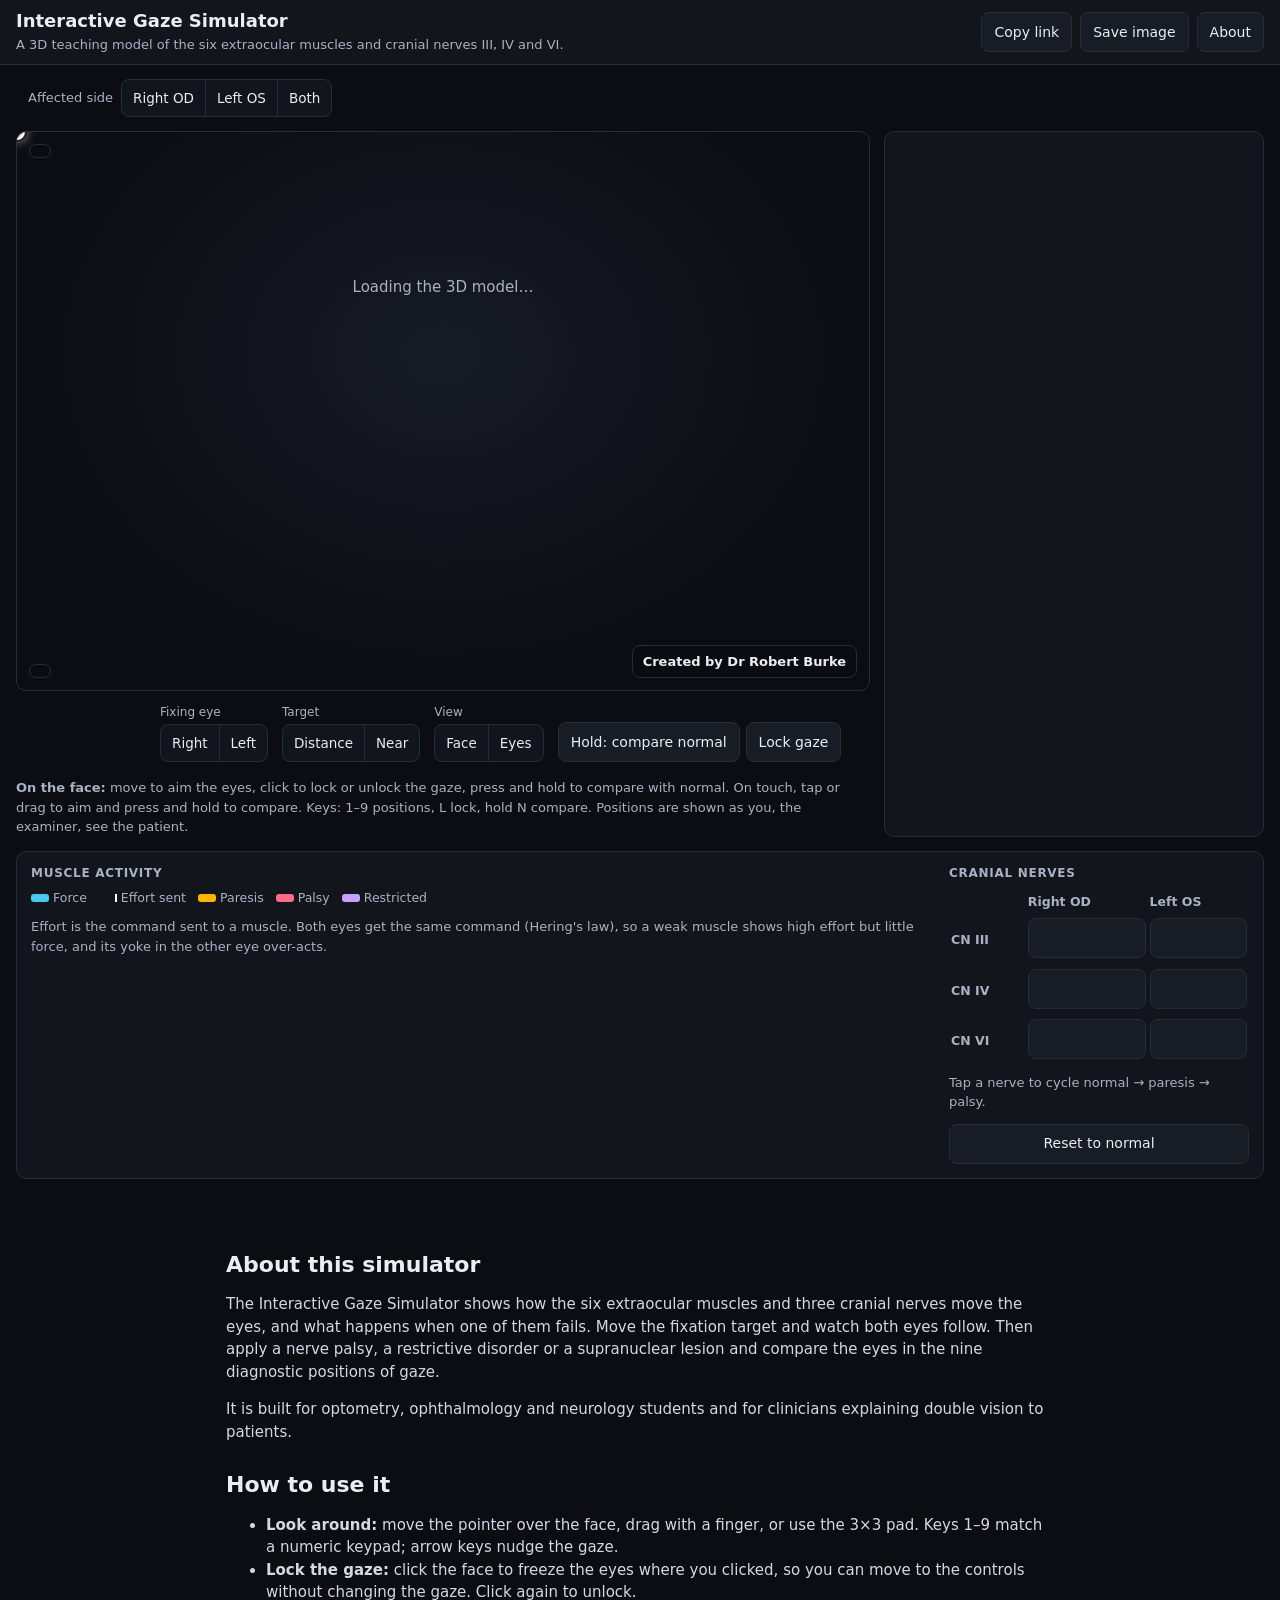
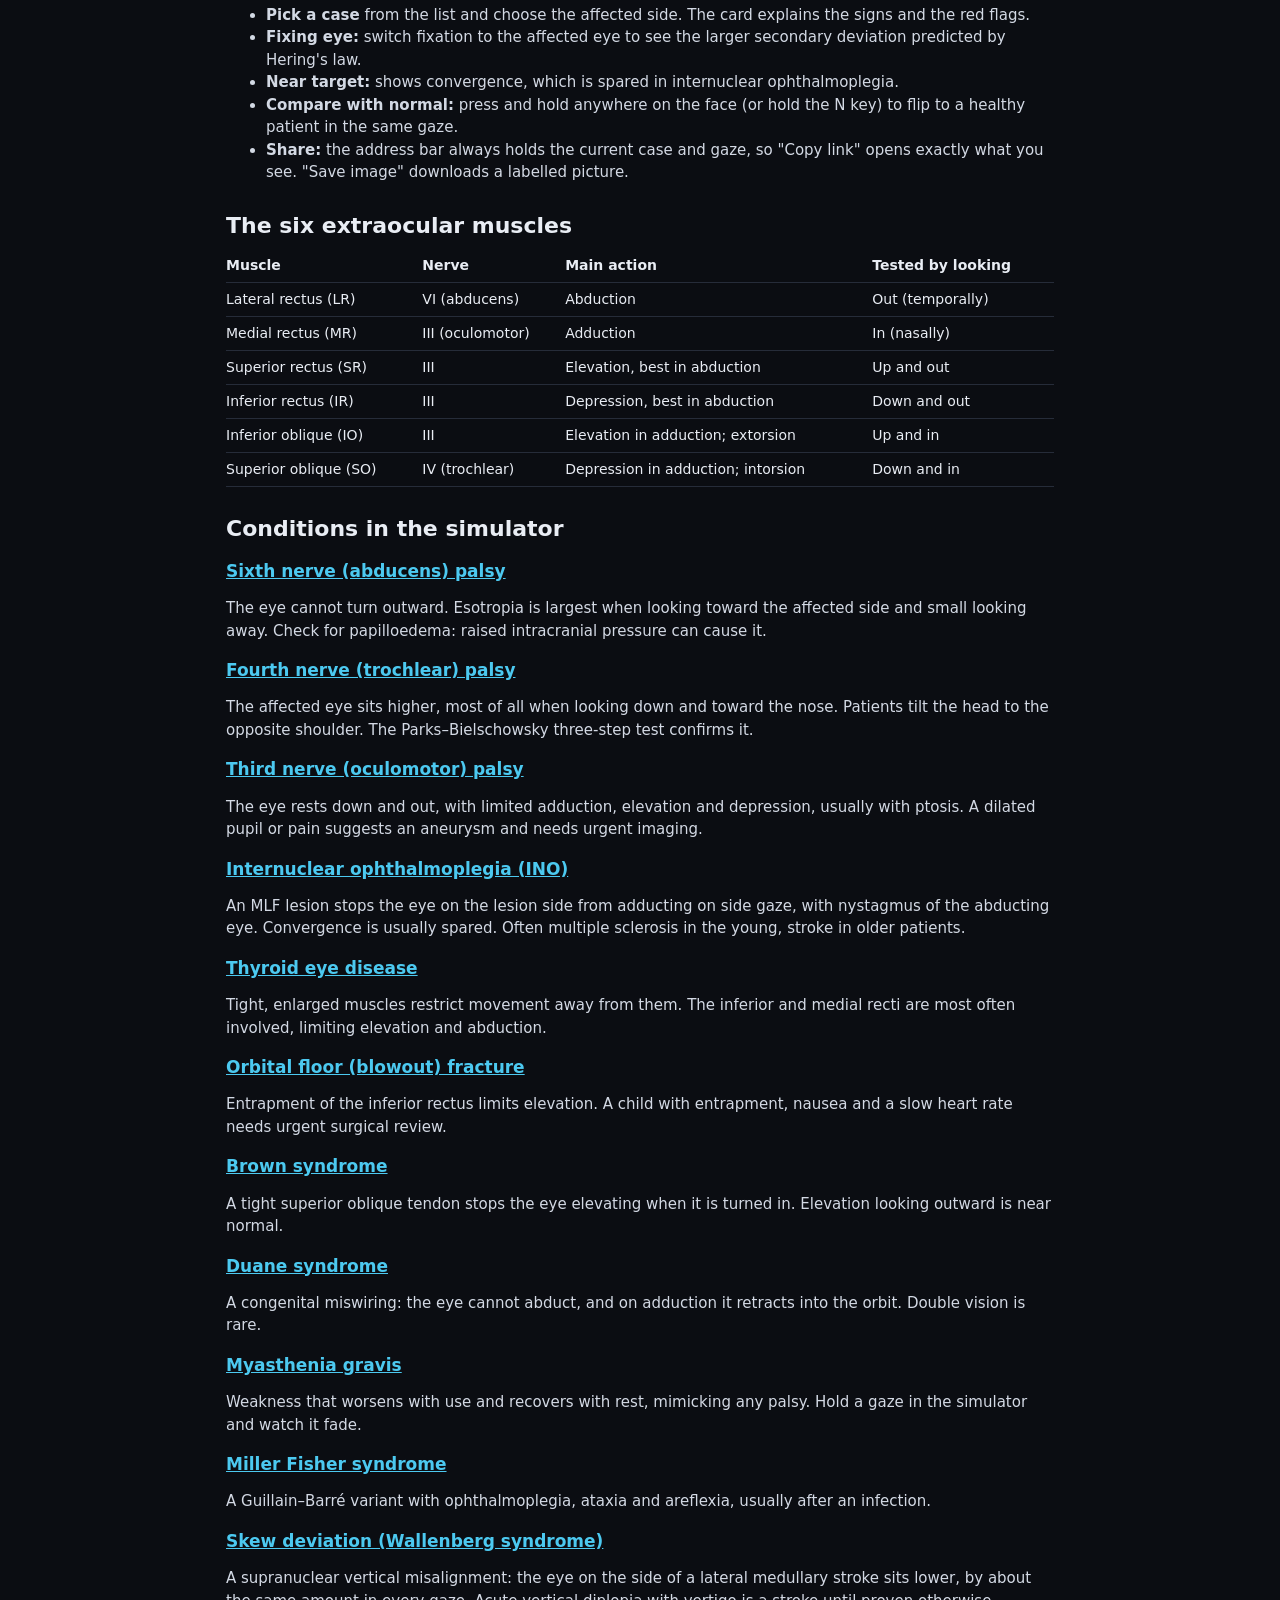
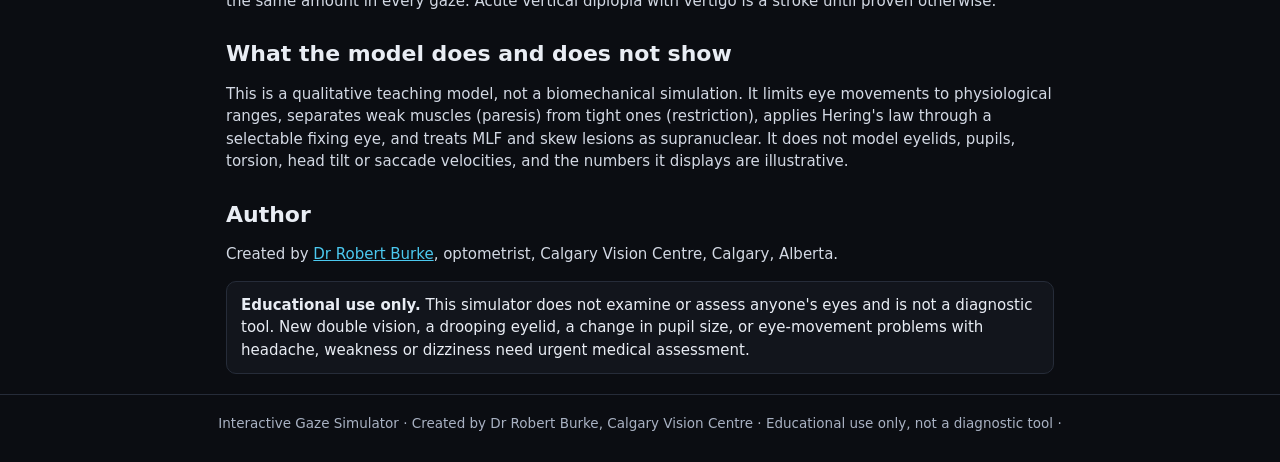
==== index.html @ ed0212d4 "Lock and compare from the pointer position - Click the face to lock the gaze where you clicked; clic" ====
<!doctype html>
<html lang="en">
<head>
  <meta charset="utf-8">
  <meta name="viewport" content="width=device-width, initial-scale=1, viewport-fit=cover">
  <title>Interactive Gaze Simulator: Cranial Nerve Palsies and Eye Movement Disorders</title>
  <meta name="description" content="Free interactive 3D simulator of the six extraocular muscles and cranial nerves III, IV and VI. Explore sixth, fourth and third nerve palsy, INO, thyroid eye disease, Brown and Duane syndrome in the nine diagnostic positions of gaze. Created by Dr Robert Burke, optometrist.">
  <meta name="author" content="Dr Robert Burke">
  <meta name="theme-color" content="#0b0d12">
  <!-- Update these three URLs if the simulator lives at a different address -->
  <link rel="canonical" href="https://calgaryvisioncentre.com/gaze/">
  <meta property="og:url" content="https://calgaryvisioncentre.com/gaze/">
  <meta property="og:image" content="https://calgaryvisioncentre.com/gaze/og-image.jpg">
  <meta property="og:type" content="website">
  <meta property="og:site_name" content="Calgary Vision Centre">
  <meta property="og:title" content="Interactive Gaze Simulator: see a cranial nerve palsy in 3D">
  <meta property="og:description" content="Move the target and watch each extraocular muscle work. Apply a sixth nerve palsy, INO, thyroid eye disease and more. Free, in the browser.">
  <meta property="og:image:width" content="1200">
  <meta property="og:image:height" content="630">
  <meta property="og:image:alt" content="3D face with a right sixth nerve palsy: the right eye cannot turn outward when looking right.">
  <meta name="twitter:card" content="summary_large_image">
  <link rel="icon" href="favicon.svg" type="image/svg+xml">
  <link rel="apple-touch-icon" href="apple-touch-icon.png">
  <link rel="modulepreload" href="vendor/three/three.module.min.js">
  <link rel="preload" href="head_eyes_v2.glb" as="fetch" crossorigin>
  <script type="application/ld+json">
  {
    "@context": "https://schema.org",
    "@type": ["WebApplication", "LearningResource"],
    "name": "Interactive Gaze Simulator",
    "url": "https://calgaryvisioncentre.com/gaze/",
    "description": "Interactive 3D teaching model of the extraocular muscles and cranial nerves III, IV and VI, with nerve palsies, INO, restrictive and supranuclear disorders shown in the nine diagnostic positions of gaze.",
    "applicationCategory": "EducationalApplication",
    "operatingSystem": "Any (web browser with WebGL)",
    "isAccessibleForFree": true,
    "inLanguage": "en",
    "educationalLevel": "Professional and student (optometry, ophthalmology, neurology)",
    "learningResourceType": "Simulation",
    "teaches": ["Extraocular muscle actions", "Cranial nerve palsies", "Diagnostic positions of gaze", "Hering's law"],
    "author": { "@type": "Person", "name": "Dr Robert Burke", "jobTitle": "Optometrist", "affiliation": { "@type": "Organization", "name": "Calgary Vision Centre", "url": "https://calgaryvisioncentre.com/" } },
    "offers": { "@type": "Offer", "price": "0", "priceCurrency": "CAD" }
  }
  </script>
  <style>
    :root {
      --bg: #0b0d12;
      --panel: #12151c;
      --panel-2: #181c25;
      --line: #262c39;
      --text: #e9edf4;
      --muted: #a9b2c3;
      --accent: #4cc9f0;
      --accent-ink: #062330;
      --paresis: #ffb703;
      --palsy: #ff6b85;
      --restricted: #c9a0ff;
      --fatigue: #7ee0b5;
      --radius: 10px;
      --font: system-ui, -apple-system, "Segoe UI", Roboto, "Helvetica Neue", Arial, sans-serif;
      --mono: ui-monospace, "SF Mono", Menlo, Consolas, monospace;
      color-scheme: dark;
    }
    * { box-sizing: border-box; }
    html { -webkit-text-size-adjust: 100%; }
    body { margin: 0; background: var(--bg); color: var(--text); font: 15px/1.5 var(--font); }
    a { color: var(--accent); }
    h1, h2, h3 { line-height: 1.25; margin: 0; }
    button { font: inherit; color: inherit; }
    :focus-visible { outline: 3px solid #fff; outline-offset: 2px; }
    .visually-hidden { position: absolute !important; width: 1px; height: 1px; overflow: hidden; clip: rect(0 0 0 0); white-space: nowrap; }
    .skip { position: absolute; left: 8px; top: -60px; background: var(--accent); color: var(--accent-ink); padding: 8px 12px; border-radius: 6px; z-index: 10; }
    .skip:focus { top: 8px; }

    /* ── Header ─────────────────────────────────────── */
    .topbar { display: flex; align-items: center; gap: 16px; padding: 10px 16px; border-bottom: 1px solid var(--line); background: var(--panel); }
    .brand { min-width: 0; flex: 1; }
    .brand h1 { font-size: 18px; font-weight: 700; }
    .brand p { margin: 2px 0 0; color: var(--muted); font-size: 13px; }
    .actions { display: flex; gap: 8px; flex-wrap: wrap; }
    .btn { background: var(--panel-2); border: 1px solid var(--line); border-radius: 8px; padding: 8px 12px; min-height: 40px; cursor: pointer; text-decoration: none; color: var(--text); display: inline-flex; align-items: center; gap: 6px; font-size: 14px; }
    .btn:hover { border-color: var(--accent); }

    /* ── Layout: one page, no inner scrolling ───────── */
    .app { max-width: 1320px; margin: 0 auto; padding: 14px 16px 20px; display: grid; gap: 14px;
      grid-template-columns: minmax(0, 1fr) clamp(280px, 34%, 380px);
      grid-template-areas: "cases cases" "sim card" "readouts readouts"; }
    .cases { grid-area: cases; }
    .sim { grid-area: sim; min-width: 0; }
    .card { grid-area: card; }
    .readouts { grid-area: readouts; display: grid; grid-template-columns: 1fr 1fr 300px; gap: 18px; }
    .panel { background: var(--panel); border: 1px solid var(--line); border-radius: var(--radius); padding: 14px; }
    .section-title { font-size: 12px; font-weight: 700; letter-spacing: .06em; text-transform: uppercase; color: var(--muted); margin: 0 0 8px; }
    .hint { color: var(--muted); font-size: 13px; margin: 6px 0 0; }

    /* Case chips */
    .cases-row { display: flex; flex-wrap: wrap; gap: 6px; align-items: center; }
    .case-btn { background: var(--panel); border: 1px solid var(--line); border-radius: 99px; padding: 6px 12px; min-height: 36px; cursor: pointer; font-size: 14px; font-weight: 600; }
    .case-btn:hover { border-color: var(--accent); }
    .case-btn[aria-pressed="true"] { background: var(--accent); color: var(--accent-ink); border-color: var(--accent); }
    .case-btn .sub { display: none; }
    .case-select { display: none; width: 100%; min-height: 42px; background: var(--panel); color: var(--text); border: 1px solid var(--line); border-radius: 8px; padding: 6px 10px; font: inherit; font-weight: 600; }
    .cases-label { display: none; font-size: 12px; color: var(--muted); }
    .side-row { display: inline-flex; align-items: center; gap: 8px; margin-left: 6px; }
    .side-row[hidden] { display: none; }
    .side-row .label { color: var(--muted); font-size: 13px; }
    .seg { display: inline-flex; border: 1px solid var(--line); border-radius: 8px; overflow: hidden; background: var(--panel); }
    .seg button { background: transparent; border: 0; padding: 6px 11px; min-height: 36px; cursor: pointer; font-size: 13.5px; }
    .seg button + button { border-left: 1px solid var(--line); }
    .seg button[aria-pressed="true"] { background: var(--accent); color: var(--accent-ink); font-weight: 600; }
    .seg button:disabled { opacity: .35; cursor: not-allowed; }

    /* Stage: sized by width, never by viewport height, so an embed can measure itself */
    .stage { position: relative; aspect-ratio: 4 / 3; max-height: 560px; width: 100%; border-radius: var(--radius); border: 1px solid var(--line); background: radial-gradient(ellipse at 50% 40%, #171b25 0%, var(--bg) 70%); touch-action: none; overflow: hidden; cursor: crosshair; user-select: none; -webkit-user-select: none; -webkit-touch-callout: none; }
    .stage canvas { position: absolute; inset: 0; width: 100%; height: 100%; display: block; }
    .chip { position: absolute; background: rgba(11, 13, 18, .82); border: 1px solid var(--line); border-radius: 8px; padding: 6px 10px; font-size: 13.5px; pointer-events: none; max-width: calc(100% - 24px); }
    .case-chip { top: 12px; left: 12px; font-weight: 600; }
    .case-chip .gz { display: block; font-weight: 400; color: var(--muted); font-size: 12.5px; }
    .dev-chip { bottom: 12px; left: 12px; font-family: var(--mono); font-size: 13px; }
    .credit { position: absolute; right: 12px; bottom: 12px; background: rgba(11, 13, 18, .82); border: 1px solid var(--line); border-radius: 8px; padding: 6px 10px; font-size: 13px; font-weight: 600; color: var(--text); text-decoration: none; }
    .credit:hover { border-color: var(--accent); }
    .lock-chip { top: 12px; right: 12px; color: var(--accent); font-weight: 600; }
    .lock-chip[hidden] { display: none; }
    #target.locked { border-color: var(--accent); background: var(--accent); box-shadow: 0 0 0 2px rgba(0,0,0,.6), 0 0 0 6px rgba(76, 201, 240, .35); }
    #target { position: absolute; width: 16px; height: 16px; margin: -8px 0 0 -8px; border-radius: 50%; border: 2px solid #fff; box-shadow: 0 0 0 2px rgba(0,0,0,.6), 0 0 12px rgba(255, 244, 224, .9); background: rgba(255, 244, 224, .9); pointer-events: none; }
    .loader { position: absolute; inset: 0; display: grid; place-items: center; text-align: center; color: var(--muted); padding: 20px; }
    .loader[hidden] { display: none; }

    /* Controls under the stage */
    .controls { display: flex; gap: 16px; align-items: center; padding: 12px 0 0; flex-wrap: wrap; }
    .pad { display: grid; grid-template-columns: repeat(3, 40px); gap: 4px; }
    .pad button { width: 40px; height: 40px; border-radius: 8px; border: 1px solid var(--line); background: var(--panel-2); cursor: pointer; font-size: 16px; line-height: 1; }
    .pad button[aria-pressed="true"] { background: var(--accent); color: var(--accent-ink); border-color: var(--accent); }
    .options { display: flex; gap: 10px 14px; flex-wrap: wrap; align-items: flex-end; flex: 1; min-width: 0; }
    .opt { display: flex; flex-direction: column; gap: 3px; }
    .opt .label { font-size: 12px; color: var(--muted); }
    .toggle[aria-pressed="true"] { border-color: var(--accent); color: var(--accent); }

    /* Card */
    .card h2 { font-size: 19px; }
    .badge { display: inline-block; font-size: 12px; font-weight: 700; padding: 2px 8px; border-radius: 99px; border: 1px solid var(--line); color: var(--muted); margin: 6px 0 8px; }
    .badge[data-mech="Restrictive"] { color: var(--restricted); border-color: var(--restricted); }
    .badge[data-mech="Nerve palsy"] { color: var(--paresis); border-color: var(--paresis); }
    .badge[data-mech="Supranuclear"], .badge[data-mech="Congenital miswiring"] { color: var(--accent); border-color: var(--accent); }
    .badge[data-mech="Neuromuscular junction"] { color: var(--fatigue); border-color: var(--fatigue); }
    .card p { margin: 0 0 10px; }
    .card h3 { font-size: 13px; text-transform: uppercase; letter-spacing: .05em; color: var(--muted); margin: 14px 0 6px; }
    .card ul { margin: 0; padding-left: 18px; }
    .card li { margin: 2px 0; }
    .redflag { border-left: 3px solid var(--palsy); padding: 6px 10px; background: rgba(255, 107, 133, .07); border-radius: 0 8px 8px 0; font-size: 14px; }
    .card .go { margin-top: 10px; }

    /* Readouts: muscles + nerves */
    .legend { display: flex; flex-wrap: wrap; gap: 6px 12px; font-size: 12.5px; color: var(--muted); margin: 4px 0 10px; }
    .legend i { display: inline-block; width: 18px; height: 8px; border-radius: 3px; vertical-align: middle; margin-right: 4px; }
    #muscle-tables { display: contents; }
    .eye-table { width: 100%; border-collapse: collapse; }
    .eye-table caption { text-align: left; font-weight: 700; font-size: 14px; padding: 0 0 6px; }
    .eye-table th { text-align: left; font-weight: 600; font-size: 13px; padding: 3px 6px 3px 0; white-space: nowrap; width: 1%; }
    .eye-table th small { display: block; color: var(--muted); font-weight: 400; font-size: 11.5px; }
    .eye-table td { padding: 3px 0; }
    .meter { position: relative; height: 12px; border-radius: 6px; background: #2a303d; overflow: hidden; }
    .meter .force { position: absolute; inset: 0 auto 0 0; width: 0; background: var(--accent); border-radius: 6px; }
    .meter .effort { position: absolute; top: 0; bottom: 0; width: 0; border-right: 2px solid #fff; left: 0; }
    tr[data-state="paresis"] .force { background: var(--paresis); }
    tr[data-state="palsy"] .force { background: var(--palsy); }
    tr[data-state="restricted"] .force { background: var(--restricted); }
    .eye-table .val { font-family: var(--mono); font-size: 12px; color: var(--muted); text-align: right; width: 3.6em; padding-left: 6px; }
    .eye-table .st { font-size: 11.5px; padding-left: 6px; width: 5.5em; }
    tr[data-state="paresis"] .st { color: var(--paresis); }
    tr[data-state="palsy"] .st { color: var(--palsy); }
    tr[data-state="restricted"] .st { color: var(--restricted); }
    tr[data-state="normal"] .st { color: var(--muted); }
    .muscles-head { grid-column: 1 / 3; }
    .nerves-box { grid-column: 3; grid-row: 1 / span 2; }
    .nerves { width: 100%; border-collapse: collapse; }
    .nerves th { font-size: 12.5px; color: var(--muted); font-weight: 600; text-align: left; padding: 4px 2px; }
    .nerves td { padding: 3px 2px; }
    .nerve-btn { width: 100%; min-height: 40px; border-radius: 8px; border: 1px solid var(--line); background: var(--panel-2); cursor: pointer; font-size: 13px; }
    .nerve-btn .st { display: block; font-size: 11.5px; color: var(--muted); }
    .nerve-btn[data-state="paresis"] { border-color: var(--paresis); }
    .nerve-btn[data-state="paresis"] .st { color: var(--paresis); }
    .nerve-btn[data-state="palsy"] { border-color: var(--palsy); }
    .nerve-btn[data-state="palsy"] .st { color: var(--palsy); }
    .reset { margin-top: 12px; width: 100%; justify-content: center; }

    /* Content below the app (standalone page only) */
    .content { max-width: 860px; margin: 0 auto; padding: 24px 16px 20px; }
    .content h2 { font-size: 22px; margin: 28px 0 10px; }
    .content h3 { font-size: 17px; margin: 18px 0 6px; }
    .content p, .content li { color: #d3d9e4; }
    .content table { width: 100%; border-collapse: collapse; font-size: 14px; }
    .content th, .content td { text-align: left; border-bottom: 1px solid var(--line); padding: 6px 8px 6px 0; vertical-align: top; }
    .disclaimer { border: 1px solid var(--line); border-radius: var(--radius); padding: 12px 14px; background: var(--panel); }
    footer { border-top: 1px solid var(--line); padding: 18px 16px 28px; color: var(--muted); font-size: 13.5px; text-align: center; }
    .embed-note { display: none; }
    .toast { position: fixed; left: 50%; bottom: 24px; transform: translateX(-50%); background: var(--text); color: var(--bg); padding: 10px 16px; border-radius: 8px; font-weight: 600; z-index: 20; }
    .toast[hidden] { display: none; }

    /* ── Embedded in the clinic page: the host page does all the scrolling ── */
    .embed, .embed body { overflow: hidden; }
    .embed .brand p, .embed #about, .embed footer, .embed .about-link { display: none; }
    .embed .embed-note { display: block; text-align: center; color: var(--muted); font-size: 12.5px; padding: 0 16px 14px; }
    .embed .toast { position: absolute; top: 12px; bottom: auto; }

    /* ── Narrower screens ───────────────────────────── */
    @media (max-width: 1000px) {
      .readouts { grid-template-columns: 1fr 1fr; }
      .nerves-box { grid-column: 1 / -1; grid-row: auto; }
    }
    @media (max-width: 720px) {
      .app { grid-template-columns: 1fr; grid-template-areas: "cases" "sim" "card" "readouts"; }
    }
    @media (max-width: 640px) {
      .topbar { padding: 8px 12px; gap: 8px; }
      .brand h1 { font-size: 16px; }
      .brand p { display: none; }
      .actions .btn { min-height: 36px; padding: 6px 10px; font-size: 13px; }
      .app { padding: 10px 10px 16px; gap: 10px; }
      #case-list { display: none; }
      .case-select, .cases-label { display: block; }
      .cases-row { gap: 8px; }
      .side-row { margin-left: 0; width: 100%; }
      .stage { aspect-ratio: 1 / 1; }
      .readouts { grid-template-columns: 1fr; }
      .muscles-head { grid-column: 1; }
      .chip, .credit { font-size: 12px; padding: 4px 8px; }
      .case-chip { top: 8px; left: 8px; }
      .dev-chip { bottom: 44px; left: 8px; }
      .credit { bottom: 8px; right: 8px; }
    }
    @media (prefers-reduced-motion: reduce) {
      *, *::before, *::after { transition: none !important; animation: none !important; scroll-behavior: auto !important; }
    }
  </style>
</head>
<body>
  <a class="skip" href="#stage">Skip to the simulator</a>

  <header class="topbar">
    <div class="brand">
      <h1>Interactive Gaze Simulator</h1>
      <p>A 3D teaching model of the six extraocular muscles and cranial nerves III, IV and VI.</p>
    </div>
    <div class="actions">
      <button class="btn" id="copy-link" type="button">Copy link</button>
      <button class="btn" id="save-image" type="button">Save image</button>
      <a class="btn about-link" href="#about">About</a>
    </div>
  </header>

  <main id="main">
    <div class="app">
      <nav class="cases" aria-label="Cases">
        <h2 class="visually-hidden" id="cases-title">Cases</h2>
        <div class="cases-row">
          <div class="cases-row" id="case-list" aria-labelledby="cases-title"></div>
          <label class="cases-label" for="case-select">Case</label>
          <select class="case-select" id="case-select"></select>
          <div class="side-row" id="side-row">
            <span class="label" id="side-label">Affected side</span>
            <div class="seg" id="side-picker" role="group" aria-labelledby="side-label">
              <button type="button" data-side="R">Right OD</button>
              <button type="button" data-side="L">Left OS</button>
              <button type="button" data-side="B">Both</button>
            </div>
          </div>
        </div>
      </nav>

      <section class="sim" aria-label="Simulator">
        <div class="stage" id="stage" tabindex="0" aria-label="Simulator view. Arrow keys move the gaze; keys 1 to 9 jump to the nine diagnostic positions.">
          <canvas id="view" role="img" aria-label="3D face showing the current eye position."></canvas>
          <div class="loader" id="loader">Loading the 3D model… <span id="load-pct"></span></div>
          <div class="chip case-chip" id="case-chip" aria-hidden="true"></div>
          <div class="chip dev-chip" id="dev-chip" aria-hidden="true"></div>
          <div id="target" aria-hidden="true"></div>
          <div class="chip lock-chip" id="lock-chip" hidden>🔒 Gaze locked · click the face to unlock</div>
          <a class="credit" href="https://calgaryvisioncentre.com/" target="_top" rel="author">Created by Dr Robert Burke</a>
        </div>
        <div class="controls">
          <div class="pad" id="pad" role="group" aria-label="Nine diagnostic positions of gaze"></div>
          <div class="options">
            <div class="opt"><span class="label" id="fix-label">Fixing eye</span>
              <div class="seg" id="fix-picker" role="group" aria-labelledby="fix-label">
                <button type="button" data-fix="R">Right</button><button type="button" data-fix="L">Left</button>
              </div></div>
            <div class="opt"><span class="label" id="target-label">Target</span>
              <div class="seg" id="near-picker" role="group" aria-labelledby="target-label">
                <button type="button" data-near="0">Distance</button><button type="button" data-near="1">Near</button>
              </div></div>
            <div class="opt"><span class="label" id="view-label">View</span>
              <div class="seg" id="view-picker" role="group" aria-labelledby="view-label">
                <button type="button" data-view="face">Face</button><button type="button" data-view="eyes">Eyes</button>
              </div></div>
            <div class="opt" style="flex-direction:row; gap:6px; flex-wrap:wrap">
              <button class="btn" id="compare" type="button" title="Hold to see a healthy patient in the same gaze (or hold N)">Hold: compare normal</button>
              <button class="btn toggle" id="lock" type="button" aria-pressed="false" title="Stop the eyes following the pointer (or press L)">Lock gaze</button>
            </div>
          </div>
          <p class="hint" style="flex-basis:100%; margin:0"><strong>On the face:</strong> move to aim the eyes, click to lock or unlock the gaze, press and hold to compare with normal. On touch, tap or drag to aim and press and hold to compare. Keys: 1–9 positions, L lock, hold N compare. Positions are shown as you, the examiner, see the patient.</p>
        </div>
      </section>

      <article class="card panel" id="card" aria-live="polite"></article>

      <section class="readouts panel" aria-label="Muscle activity and cranial nerves">
        <div class="muscles-head">
          <h2 class="section-title" id="muscles-title">Muscle activity</h2>
          <div class="legend">
            <span><i style="background:var(--accent)"></i>Force</span>
            <span><i style="background:transparent;border-right:2px solid #fff;border-radius:0"></i>Effort sent</span>
            <span><i style="background:var(--paresis)"></i>Paresis</span>
            <span><i style="background:var(--palsy)"></i>Palsy</span>
            <span><i style="background:var(--restricted)"></i>Restricted</span>
          </div>
          <p class="hint" style="margin:0 0 6px">Effort is the command sent to a muscle. Both eyes get the same command (Hering's law), so a weak muscle shows high effort but little force, and its yoke in the other eye over-acts.</p>
        </div>
        <div id="muscle-tables"></div>
        <div class="nerves-box">
          <h2 class="section-title" id="nerves-title">Cranial nerves</h2>
          <table class="nerves" aria-labelledby="nerves-title">
            <thead><tr><th scope="col"></th><th scope="col">Right OD</th><th scope="col">Left OS</th></tr></thead>
            <tbody>
              <tr><th scope="row">CN III</th><td><button class="nerve-btn" type="button" data-eye="R" data-nerve="3"></button></td><td><button class="nerve-btn" type="button" data-eye="L" data-nerve="3"></button></td></tr>
              <tr><th scope="row">CN IV</th><td><button class="nerve-btn" type="button" data-eye="R" data-nerve="4"></button></td><td><button class="nerve-btn" type="button" data-eye="L" data-nerve="4"></button></td></tr>
              <tr><th scope="row">CN VI</th><td><button class="nerve-btn" type="button" data-eye="R" data-nerve="6"></button></td><td><button class="nerve-btn" type="button" data-eye="L" data-nerve="6"></button></td></tr>
            </tbody>
          </table>
          <p class="hint">Tap a nerve to cycle normal → paresis → palsy.</p>
          <button class="btn reset" id="reset" type="button">Reset to normal</button>
        </div>
      </section>
    </div>
    <p class="embed-note">Educational simulation, not a diagnostic tool.</p>

    <section class="content" id="about">
      <h2>About this simulator</h2>
      <p>The Interactive Gaze Simulator shows how the six extraocular muscles and three cranial nerves move the eyes, and what happens when one of them fails. Move the fixation target and watch both eyes follow. Then apply a nerve palsy, a restrictive disorder or a supranuclear lesion and compare the eyes in the nine diagnostic positions of gaze.</p>
      <p>It is built for optometry, ophthalmology and neurology students and for clinicians explaining double vision to patients.</p>

      <h2>How to use it</h2>
      <ul>
        <li><strong>Look around:</strong> move the pointer over the face, drag with a finger, or use the 3×3 pad. Keys 1–9 match a numeric keypad; arrow keys nudge the gaze.</li>
        <li><strong>Lock the gaze:</strong> click the face to freeze the eyes where you clicked, so you can move to the controls without changing the gaze. Click again to unlock.</li>
        <li><strong>Pick a case</strong> from the list and choose the affected side. The card explains the signs and the red flags.</li>
        <li><strong>Fixing eye:</strong> switch fixation to the affected eye to see the larger secondary deviation predicted by Hering's law.</li>
        <li><strong>Near target:</strong> shows convergence, which is spared in internuclear ophthalmoplegia.</li>
        <li><strong>Compare with normal:</strong> press and hold anywhere on the face (or hold the N key) to flip to a healthy patient in the same gaze.</li>
        <li><strong>Share:</strong> the address bar always holds the current case and gaze, so "Copy link" opens exactly what you see. "Save image" downloads a labelled picture.</li>
      </ul>

      <h2>The six extraocular muscles</h2>
      <table>
        <thead><tr><th>Muscle</th><th>Nerve</th><th>Main action</th><th>Tested by looking</th></tr></thead>
        <tbody>
          <tr><td>Lateral rectus (LR)</td><td>VI (abducens)</td><td>Abduction</td><td>Out (temporally)</td></tr>
          <tr><td>Medial rectus (MR)</td><td>III (oculomotor)</td><td>Adduction</td><td>In (nasally)</td></tr>
          <tr><td>Superior rectus (SR)</td><td>III</td><td>Elevation, best in abduction</td><td>Up and out</td></tr>
          <tr><td>Inferior rectus (IR)</td><td>III</td><td>Depression, best in abduction</td><td>Down and out</td></tr>
          <tr><td>Inferior oblique (IO)</td><td>III</td><td>Elevation in adduction; extorsion</td><td>Up and in</td></tr>
          <tr><td>Superior oblique (SO)</td><td>IV (trochlear)</td><td>Depression in adduction; intorsion</td><td>Down and in</td></tr>
        </tbody>
      </table>

      <h2>Conditions in the simulator</h2>
      <h3><a href="#case=cn6&amp;side=R&amp;gaze=4">Sixth nerve (abducens) palsy</a></h3>
      <p>The eye cannot turn outward. Esotropia is largest when looking toward the affected side and small looking away. Check for papilloedema: raised intracranial pressure can cause it.</p>
      <h3><a href="#case=cn4&amp;side=R&amp;gaze=3">Fourth nerve (trochlear) palsy</a></h3>
      <p>The affected eye sits higher, most of all when looking down and toward the nose. Patients tilt the head to the opposite shoulder. The Parks–Bielschowsky three-step test confirms it.</p>
      <h3><a href="#case=cn3&amp;side=R&amp;gaze=5">Third nerve (oculomotor) palsy</a></h3>
      <p>The eye rests down and out, with limited adduction, elevation and depression, usually with ptosis. A dilated pupil or pain suggests an aneurysm and needs urgent imaging.</p>
      <h3><a href="#case=ino&amp;side=R&amp;gaze=6">Internuclear ophthalmoplegia (INO)</a></h3>
      <p>An MLF lesion stops the eye on the lesion side from adducting on side gaze, with nystagmus of the abducting eye. Convergence is usually spared. Often multiple sclerosis in the young, stroke in older patients.</p>
      <h3><a href="#case=ted&amp;side=R&amp;gaze=7">Thyroid eye disease</a></h3>
      <p>Tight, enlarged muscles restrict movement away from them. The inferior and medial recti are most often involved, limiting elevation and abduction.</p>
      <h3><a href="#case=blowout&amp;side=R&amp;gaze=8">Orbital floor (blowout) fracture</a></h3>
      <p>Entrapment of the inferior rectus limits elevation. A child with entrapment, nausea and a slow heart rate needs urgent surgical review.</p>
      <h3><a href="#case=brown&amp;side=R&amp;gaze=9">Brown syndrome</a></h3>
      <p>A tight superior oblique tendon stops the eye elevating when it is turned in. Elevation looking outward is near normal.</p>
      <h3><a href="#case=duane&amp;side=L&amp;gaze=6">Duane syndrome</a></h3>
      <p>A congenital miswiring: the eye cannot abduct, and on adduction it retracts into the orbit. Double vision is rare.</p>
      <h3><a href="#case=mg&amp;side=B&amp;gaze=8">Myasthenia gravis</a></h3>
      <p>Weakness that worsens with use and recovers with rest, mimicking any palsy. Hold a gaze in the simulator and watch it fade.</p>
      <h3><a href="#case=mfs&amp;side=B&amp;gaze=4">Miller Fisher syndrome</a></h3>
      <p>A Guillain–Barré variant with ophthalmoplegia, ataxia and areflexia, usually after an infection.</p>
      <h3><a href="#case=skew&amp;side=R&amp;gaze=5">Skew deviation (Wallenberg syndrome)</a></h3>
      <p>A supranuclear vertical misalignment: the eye on the side of a lateral medullary stroke sits lower, by about the same amount in every gaze. Acute vertical diplopia with vertigo is a stroke until proven otherwise.</p>

      <h2>What the model does and does not show</h2>
      <p>This is a qualitative teaching model, not a biomechanical simulation. It limits eye movements to physiological ranges, separates weak muscles (paresis) from tight ones (restriction), applies Hering's law through a selectable fixing eye, and treats MLF and skew lesions as supranuclear. It does not model eyelids, pupils, torsion, head tilt or saccade velocities, and the numbers it displays are illustrative.</p>

      <h2>Author</h2>
      <p>Created by <a href="https://calgaryvisioncentre.com/" rel="author">Dr Robert Burke</a>, optometrist, Calgary Vision Centre, Calgary, Alberta.</p>

      <div class="disclaimer" role="note">
        <strong>Educational use only.</strong> This simulator does not examine or assess anyone's eyes and is not a diagnostic tool. New double vision, a drooping eyelid, a change in pupil size, or eye-movement problems with headache, weakness or dizziness need urgent medical assessment.
      </div>
    </section>
  </main>

  <footer>
    Interactive Gaze Simulator · Created by Dr Robert Burke, Calgary Vision Centre · Educational use only, not a diagnostic tool · <span id="version"></span>
  </footer>

  <div class="toast" id="toast" role="status" hidden></div>
  <div class="visually-hidden" id="status" role="status" aria-live="polite"></div>

  <noscript><p style="padding:16px">The simulator needs JavaScript and WebGL. The reference material on this page works without them.</p></noscript>

  <script type="importmap">
  {
    "imports": {
      "three": "./vendor/three/three.module.min.js",
      "three/addons/": "./vendor/three/addons/"
    }
  }
  </script>
  <script type="module" src="./main.js"></script>
</body>
</html>
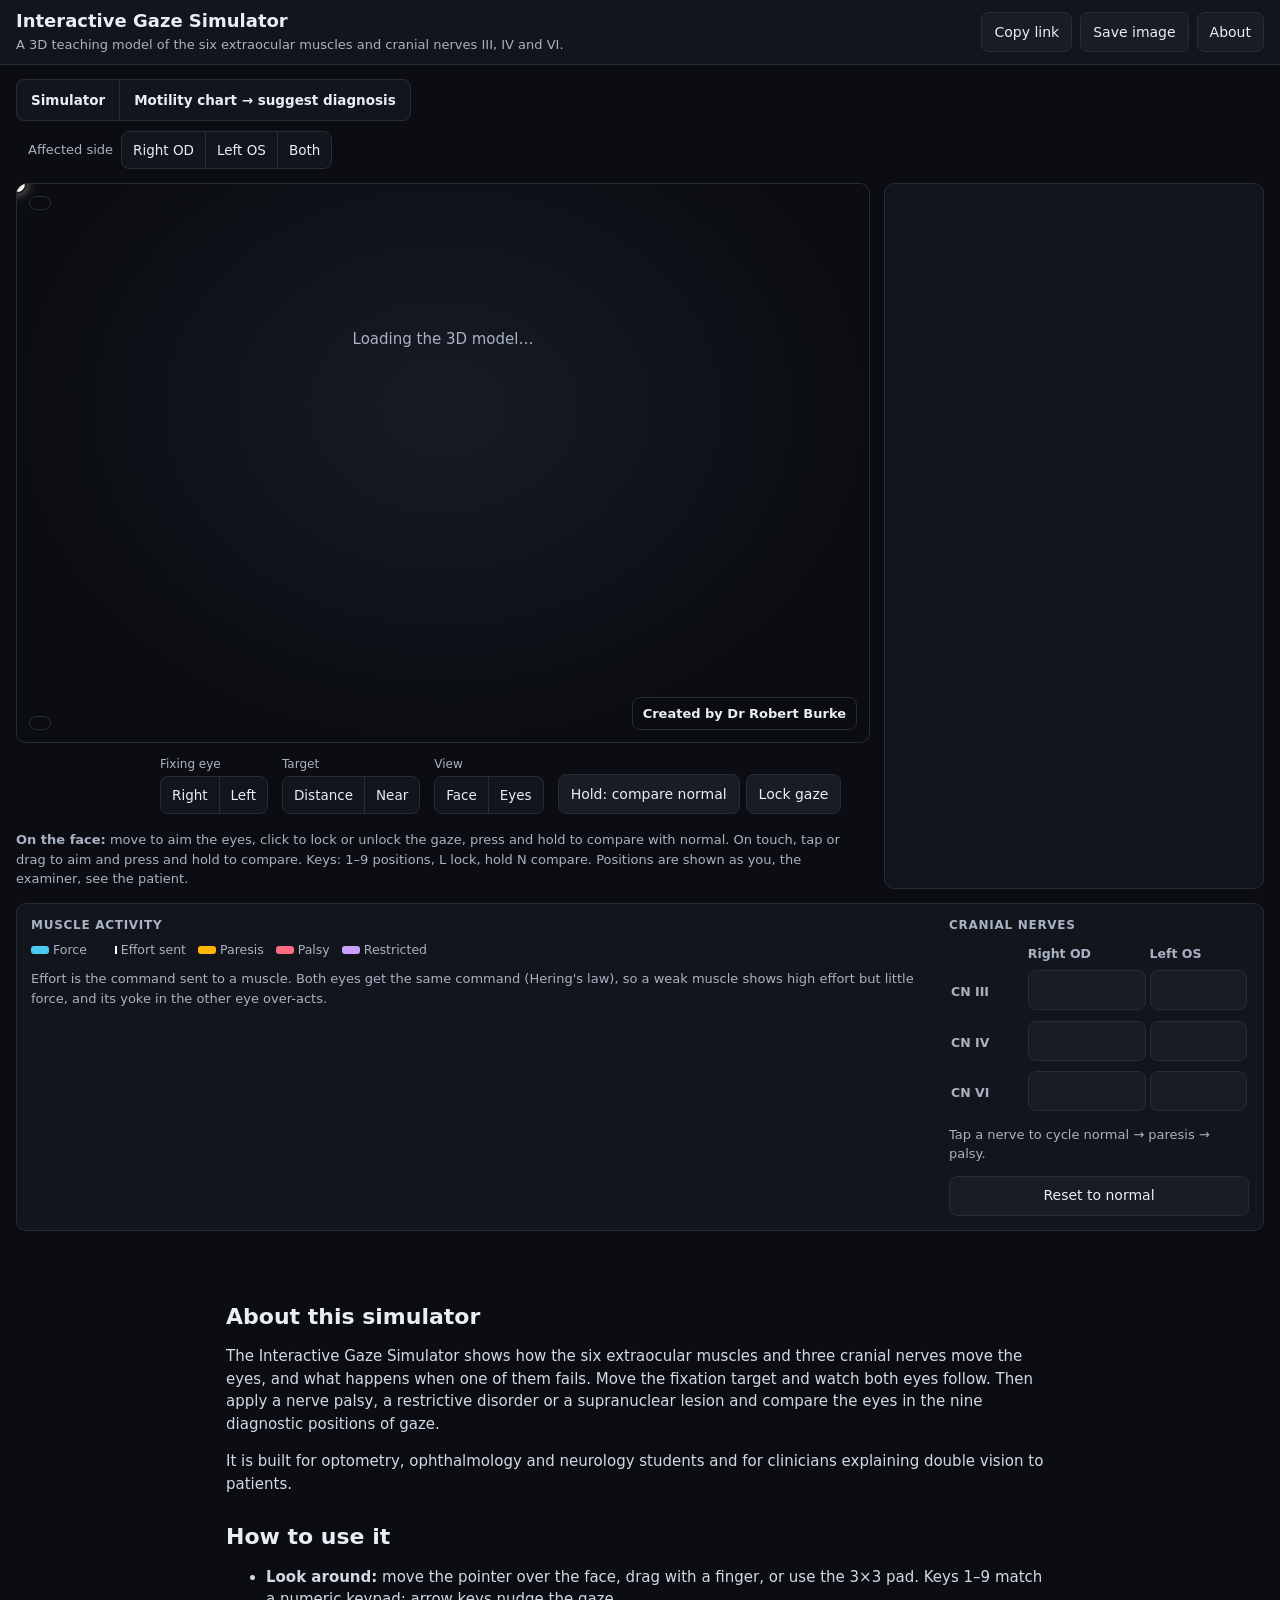
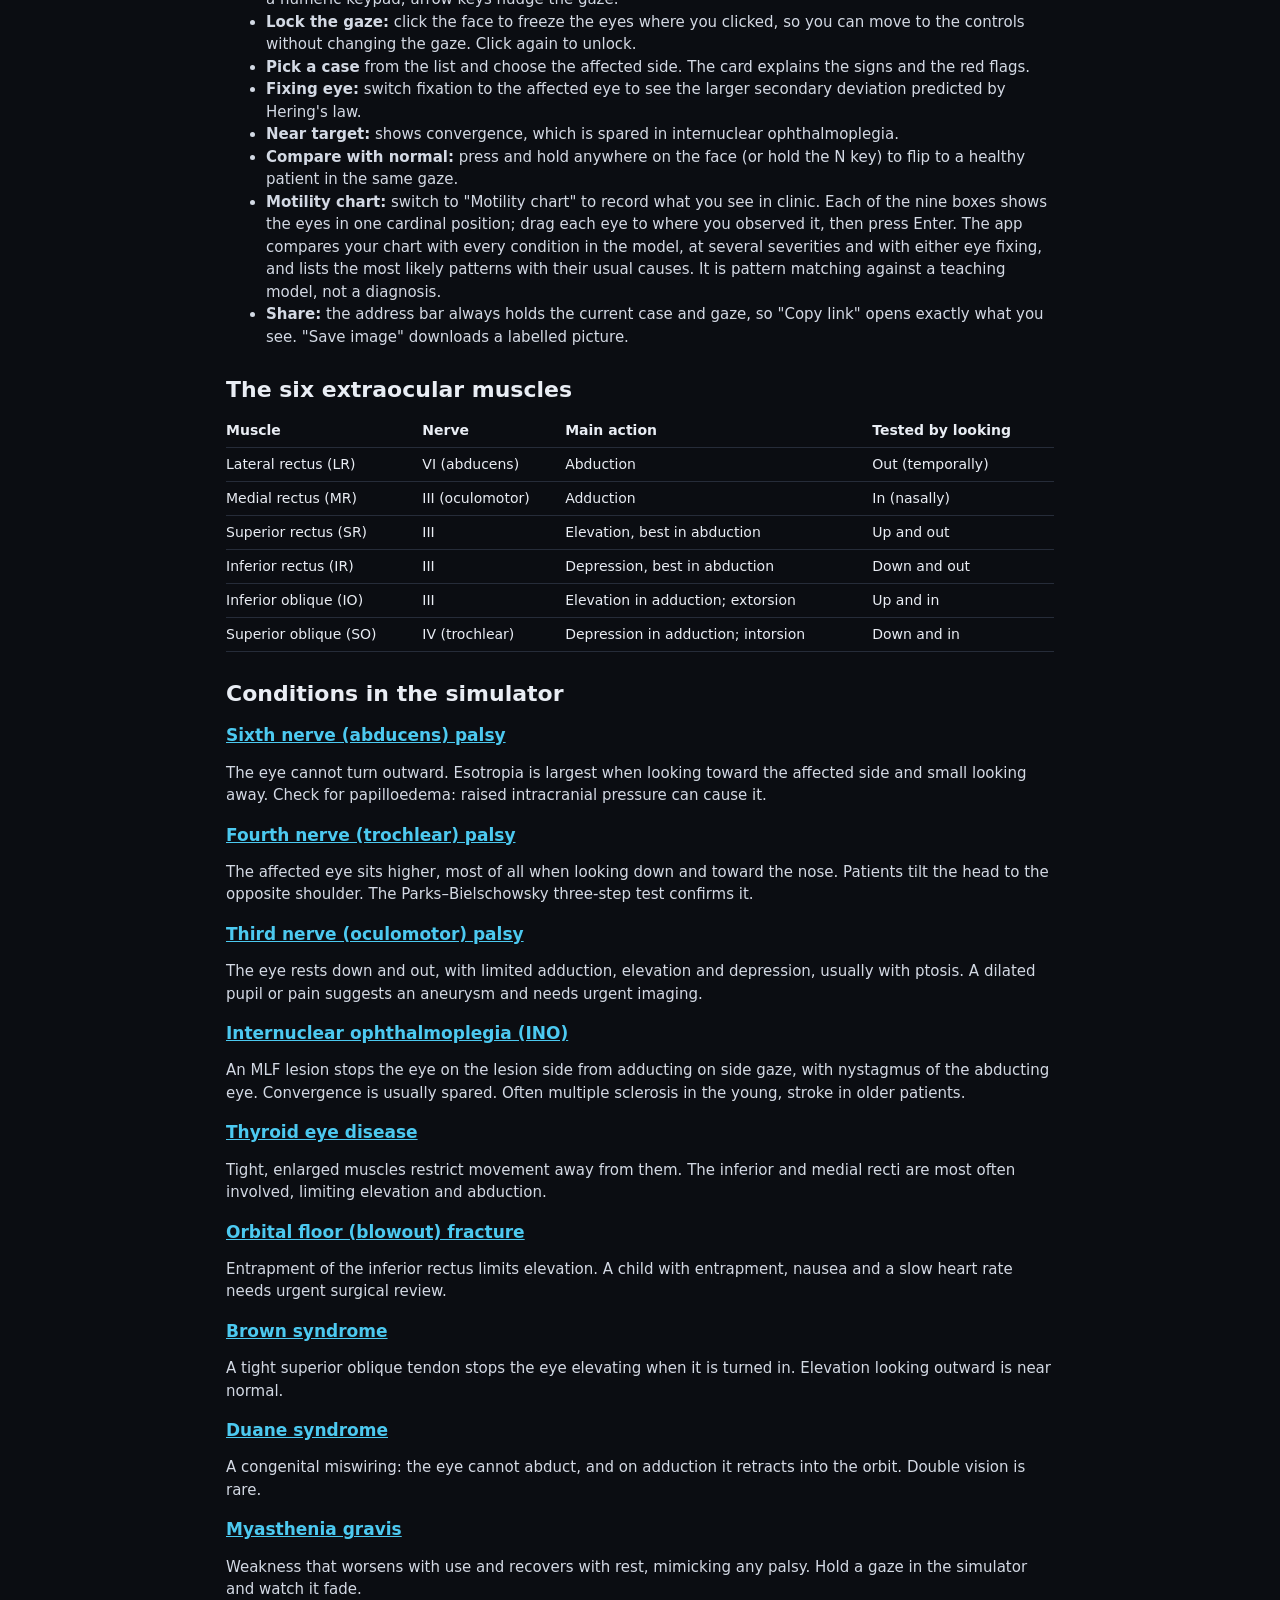
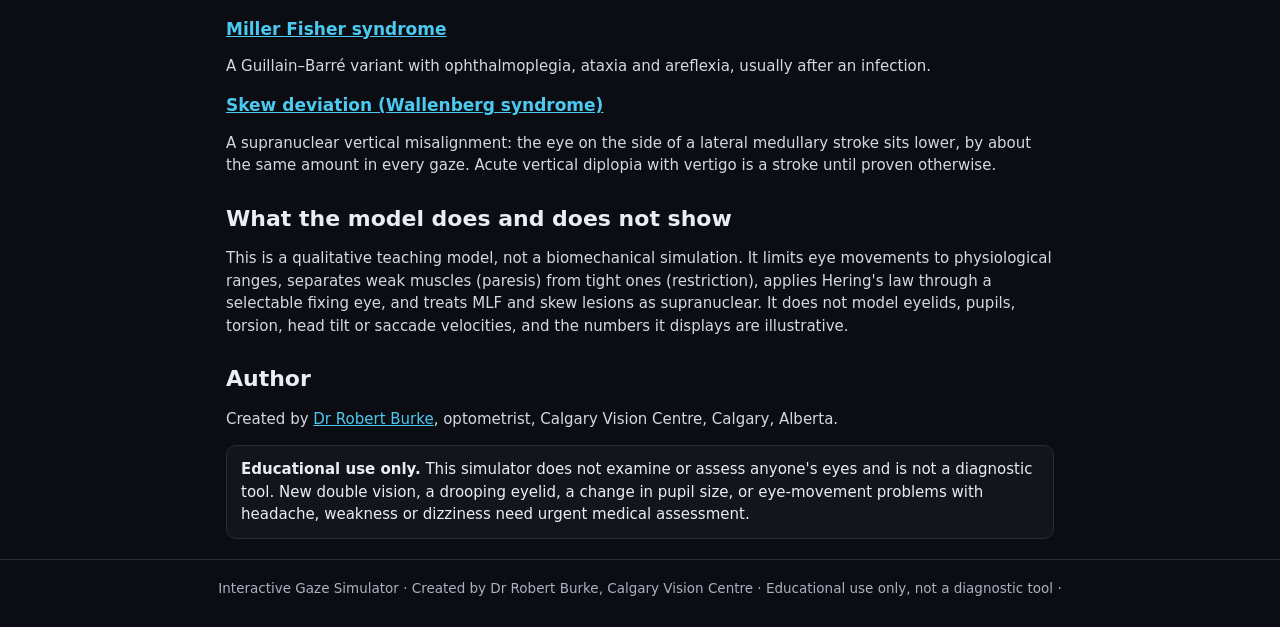
==== commit 0e67320b: "Motility chart mode: chart the nine positions, get likely diagnoses - 3x3 grid of close-up eye views" ====
--- a/index.html
+++ b/index.html
@@ -118,8 +118,12 @@
     .dev-chip { bottom: 12px; left: 12px; font-family: var(--mono); font-size: 13px; }
     .credit { position: absolute; right: 12px; bottom: 12px; background: rgba(11, 13, 18, .82); border: 1px solid var(--line); border-radius: 8px; padding: 6px 10px; font-size: 13px; font-weight: 600; color: var(--text); text-decoration: none; }
     .credit:hover { border-color: var(--accent); }
-    .lock-chip { top: 12px; right: 12px; color: var(--accent); font-weight: 600; }
+    .lock-chip { top: 12px; right: 12px; font-weight: 600; color: var(--text); }
+    .lock-chip .key { display: inline-block; border: 1px solid var(--line); border-radius: 5px; padding: 0 6px; margin-right: 2px; background: var(--panel-2); }
+    .lock-chip.is-locked { color: var(--accent); border-color: var(--accent); }
     .lock-chip[hidden] { display: none; }
+    #target-tip { position: absolute; transform: translate(14px, -50%); background: rgba(11, 13, 18, .88); border: 1px solid var(--accent); color: var(--accent); border-radius: 6px; padding: 2px 8px; font-size: 12.5px; font-weight: 600; white-space: nowrap; pointer-events: none; }
+    #target-tip[hidden] { display: none; }
     #target.locked { border-color: var(--accent); background: var(--accent); box-shadow: 0 0 0 2px rgba(0,0,0,.6), 0 0 0 6px rgba(76, 201, 240, .35); }
     #target { position: absolute; width: 16px; height: 16px; margin: -8px 0 0 -8px; border-radius: 50%; border: 2px solid #fff; box-shadow: 0 0 0 2px rgba(0,0,0,.6), 0 0 12px rgba(255, 244, 224, .9); background: rgba(255, 244, 224, .9); pointer-events: none; }
     .loader { position: absolute; inset: 0; display: grid; place-items: center; text-align: center; color: var(--muted); padding: 20px; }
@@ -134,6 +138,46 @@
     .opt { display: flex; flex-direction: column; gap: 3px; }
     .opt .label { font-size: 12px; color: var(--muted); }
     .toggle[aria-pressed="true"] { border-color: var(--accent); color: var(--accent); }
+
+    /* Mode switch */
+    .mode-row { margin-bottom: 10px; }
+    .mode-seg button { font-weight: 600; min-height: 40px; padding: 8px 14px; }
+    .chart-mode .sim-only, .chart-mode .sim, .chart-mode #card { display: none !important; }
+    .chart { grid-area: sim; min-width: 0; }
+    .results { grid-area: card; }
+    .chart-mode .results[hidden] { display: block; }
+
+    /* Motility chart */
+    .chart-grid { position: relative; width: 100%; aspect-ratio: 16 / 9; border-radius: var(--radius); overflow: hidden; background: var(--bg); }
+    .chart-grid canvas { position: absolute; inset: 0; width: 100%; height: 100%; display: block; }
+    .chart-cells { position: absolute; inset: 0; display: grid; grid-template-columns: repeat(3, 1fr); grid-template-rows: repeat(3, 1fr); }
+    .cell { position: relative; border: 1px solid var(--line); cursor: grab; touch-action: none; user-select: none; -webkit-user-select: none; }
+    .cell:active { cursor: grabbing; }
+    .cell.selected { border: 2px solid var(--accent); }
+    .cell .pos { position: absolute; top: 4px; left: 6px; font-size: 12px; color: var(--muted); font-weight: 600; text-shadow: 0 1px 2px #000; }
+    .cell .dev { position: absolute; top: 4px; right: 6px; font-size: 11.5px; font-family: var(--mono); color: var(--text); background: rgba(11,13,18,.75); border-radius: 4px; padding: 0 4px; }
+    .cell .dev:empty { display: none; }
+    .cell .eyetag { position: absolute; bottom: 4px; font-size: 11px; font-weight: 700; color: var(--muted); padding: 0 5px; border-radius: 4px; }
+    .cell .eyetag.od { left: 6px; } .cell .eyetag.os { right: 6px; }
+    .cell.selected .eyetag.active { background: var(--accent); color: var(--accent-ink); }
+    .cell.edited .pos::after { content: " ●"; color: var(--paresis); }
+    .chart-tools { display: flex; gap: 12px 16px; align-items: flex-end; flex-wrap: wrap; padding-top: 12px; }
+    .nudge { display: inline-flex; gap: 4px; }
+    .nudge button { width: 40px; height: 38px; border-radius: 8px; border: 1px solid var(--line); background: var(--panel-2); cursor: pointer; font-size: 16px; }
+    .btn.primary { background: var(--accent); color: var(--accent-ink); border-color: var(--accent); font-weight: 700; }
+    .kbd { font-size: 11px; border: 1px solid rgba(6,35,48,.5); border-radius: 4px; padding: 0 4px; margin-left: 4px; }
+    .results ol { padding-left: 20px; margin: 6px 0 0; }
+    .results li { margin: 0 0 14px; }
+    .results .dx { font-weight: 700; }
+    .results .sev { color: var(--muted); font-weight: 400; }
+    .fit { display: flex; align-items: center; gap: 8px; margin: 4px 0; }
+    .fit .bar { flex: 1; height: 8px; background: #2a303d; border-radius: 4px; overflow: hidden; }
+    .fit .bar i { display: block; height: 100%; background: var(--accent); }
+    .fit .pct { font-family: var(--mono); font-size: 12.5px; color: var(--muted); width: 3.5em; text-align: right; }
+    .results .causes { margin: 4px 0 6px; padding-left: 18px; font-size: 13.5px; color: #d3d9e4; }
+    .results .open { margin-top: 2px; min-height: 34px; font-size: 13px; }
+    .results .warn { border-left: 3px solid var(--paresis); padding: 6px 10px; background: rgba(255, 183, 3, .07); border-radius: 0 8px 8px 0; font-size: 14px; }
+    .results .findings { padding-left: 18px; }
 
     /* Card */
     .card h2 { font-size: 19px; }
@@ -220,6 +264,9 @@
       .case-select, .cases-label { display: block; }
       .cases-row { gap: 8px; }
       .side-row { margin-left: 0; width: 100%; }
+      .mode-seg { width: 100%; } .mode-seg button { flex: 1; font-size: 13px; padding: 6px 8px; }
+      .chart-grid { aspect-ratio: 4 / 3; }
+      .cell .pos { font-size: 10.5px; } .cell .dev { font-size: 10px; }
       .stage { aspect-ratio: 1 / 1; }
       .readouts { grid-template-columns: 1fr; }
       .muscles-head { grid-column: 1; }
@@ -252,7 +299,13 @@
     <div class="app">
       <nav class="cases" aria-label="Cases">
         <h2 class="visually-hidden" id="cases-title">Cases</h2>
-        <div class="cases-row">
+        <div class="mode-row">
+          <div class="seg mode-seg" id="mode-picker" role="group" aria-label="Mode">
+            <button type="button" data-mode="sim">Simulator</button>
+            <button type="button" data-mode="chart">Motility chart → suggest diagnosis</button>
+          </div>
+        </div>
+        <div class="cases-row sim-only">
           <div class="cases-row" id="case-list" aria-labelledby="cases-title"></div>
           <label class="cases-label" for="case-select">Case</label>
           <select class="case-select" id="case-select"></select>
@@ -274,7 +327,8 @@
           <div class="chip case-chip" id="case-chip" aria-hidden="true"></div>
           <div class="chip dev-chip" id="dev-chip" aria-hidden="true"></div>
           <div id="target" aria-hidden="true"></div>
-          <div class="chip lock-chip" id="lock-chip" hidden>🔒 Gaze locked · click the face to unlock</div>
+          <div id="target-tip" aria-hidden="true" hidden>Click to lock</div>
+          <div class="chip lock-chip" id="lock-chip" hidden></div>
           <a class="credit" href="https://calgaryvisioncentre.com/" target="_top" rel="author">Created by Dr Robert Burke</a>
         </div>
         <div class="controls">
@@ -301,9 +355,36 @@
         </div>
       </section>
 
+      <section class="chart" id="chart" aria-label="Motility chart" hidden>
+        <div class="chart-grid" id="chart-grid">
+          <div class="chart-cells" id="chart-cells"></div>
+        </div>
+        <div class="chart-tools">
+          <div class="opt"><span class="label" id="eye-label">Adjusting</span>
+            <div class="seg" id="eye-picker" role="group" aria-labelledby="eye-label">
+              <button type="button" data-eye="R">Right eye OD</button><button type="button" data-eye="L">Left eye OS</button>
+            </div></div>
+          <div class="opt"><span class="label" id="nudge-label">Move it</span>
+            <div class="nudge" role="group" aria-labelledby="nudge-label">
+              <button type="button" data-nudge="left" aria-label="Move toward your left">←</button>
+              <button type="button" data-nudge="up" aria-label="Move up">↑</button>
+              <button type="button" data-nudge="down" aria-label="Move down">↓</button>
+              <button type="button" data-nudge="right" aria-label="Move toward your right">→</button>
+            </div></div>
+          <div class="opt" style="flex-direction:row; gap:6px; flex-wrap:wrap; align-items:flex-end">
+            <button class="btn" type="button" id="chart-reset-cell">Reset position</button>
+            <button class="btn" type="button" id="chart-reset">Reset all</button>
+            <button class="btn" type="button" id="chart-from-sim" title="Fill the chart from the case currently set in the simulator">Fill from simulator case</button>
+          </div>
+          <button class="btn primary" type="button" id="chart-suggest">Suggest diagnosis <span class="kbd">Enter</span></button>
+          <p class="hint" style="flex-basis:100%; margin:0">Each box is one cardinal position, as you see the patient. The left eye in each box is the patient's right eye (OD). <strong>Drag an eye</strong> to where you saw it, or select a box and use the arrows (keys: 1–9 pick a box, arrows move, O switches eye, Enter suggests).</p>
+        </div>
+      </section>
+
       <article class="card panel" id="card" aria-live="polite"></article>
-
-      <section class="readouts panel" aria-label="Muscle activity and cranial nerves">
+      <article class="card panel results" id="results" aria-live="polite" hidden></article>
+
+      <section class="readouts panel sim-only" aria-label="Muscle activity and cranial nerves">
         <div class="muscles-head">
           <h2 class="section-title" id="muscles-title">Muscle activity</h2>
           <div class="legend">
@@ -346,6 +427,7 @@
         <li><strong>Fixing eye:</strong> switch fixation to the affected eye to see the larger secondary deviation predicted by Hering's law.</li>
         <li><strong>Near target:</strong> shows convergence, which is spared in internuclear ophthalmoplegia.</li>
         <li><strong>Compare with normal:</strong> press and hold anywhere on the face (or hold the N key) to flip to a healthy patient in the same gaze.</li>
+        <li><strong>Motility chart:</strong> switch to "Motility chart" to record what you see in clinic. Each of the nine boxes shows the eyes in one cardinal position; drag each eye to where you observed it, then press Enter. The app compares your chart with every condition in the model, at several severities and with either eye fixing, and lists the most likely patterns with their usual causes. It is pattern matching against a teaching model, not a diagnosis.</li>
         <li><strong>Share:</strong> the address bar always holds the current case and gaze, so "Copy link" opens exactly what you see. "Save image" downloads a labelled picture.</li>
       </ul>
 
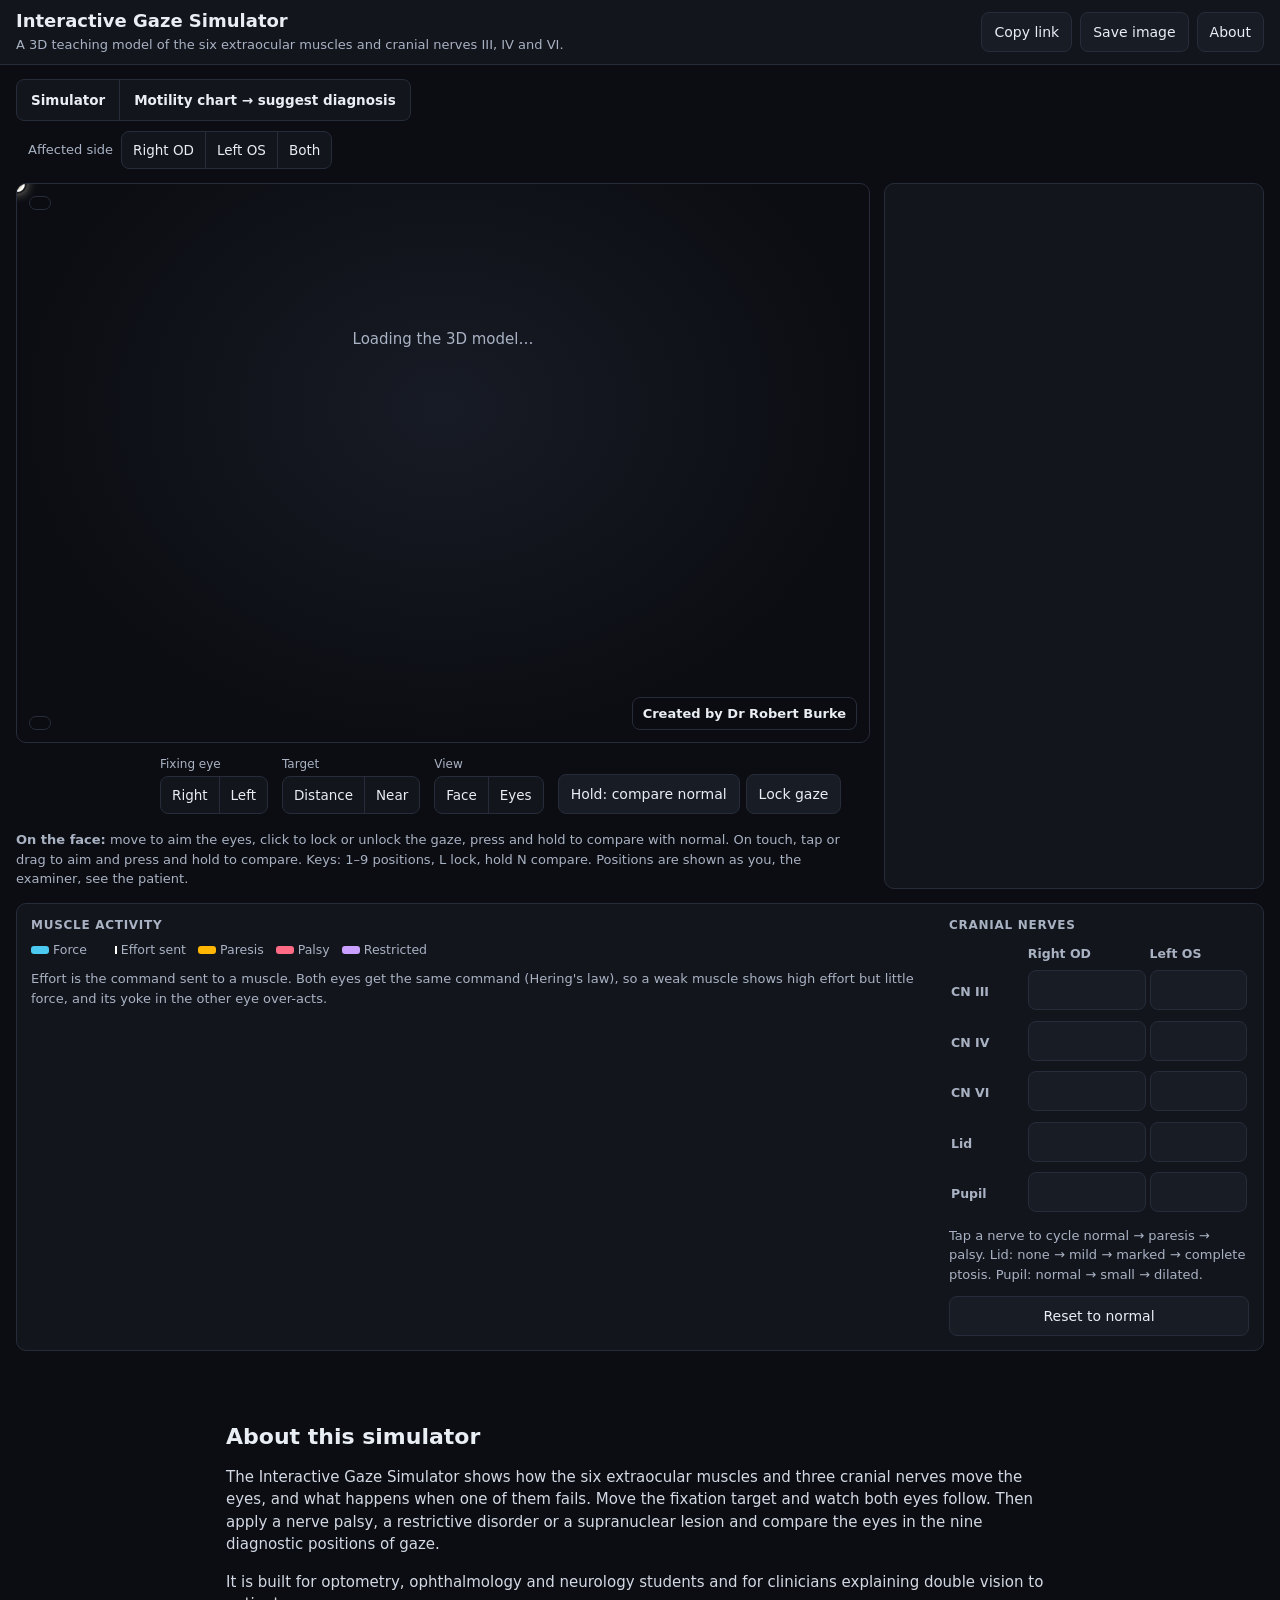
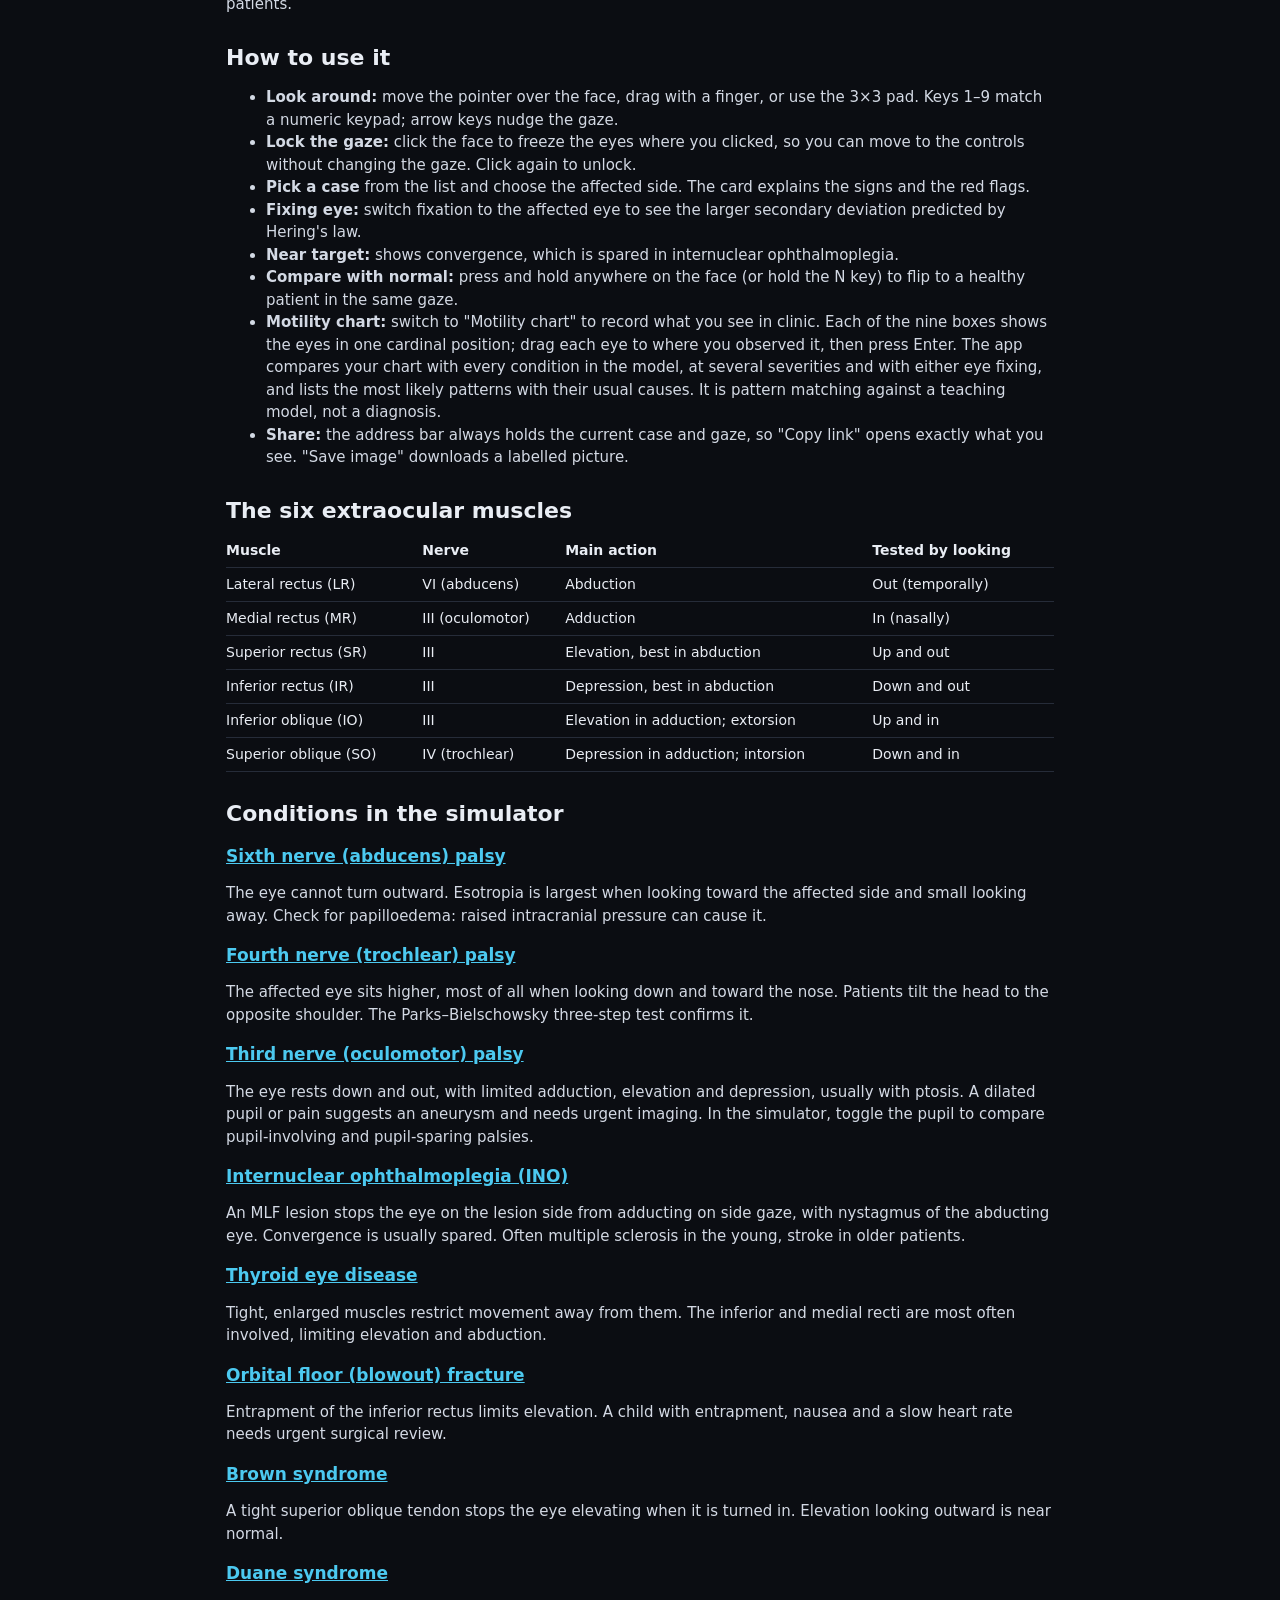
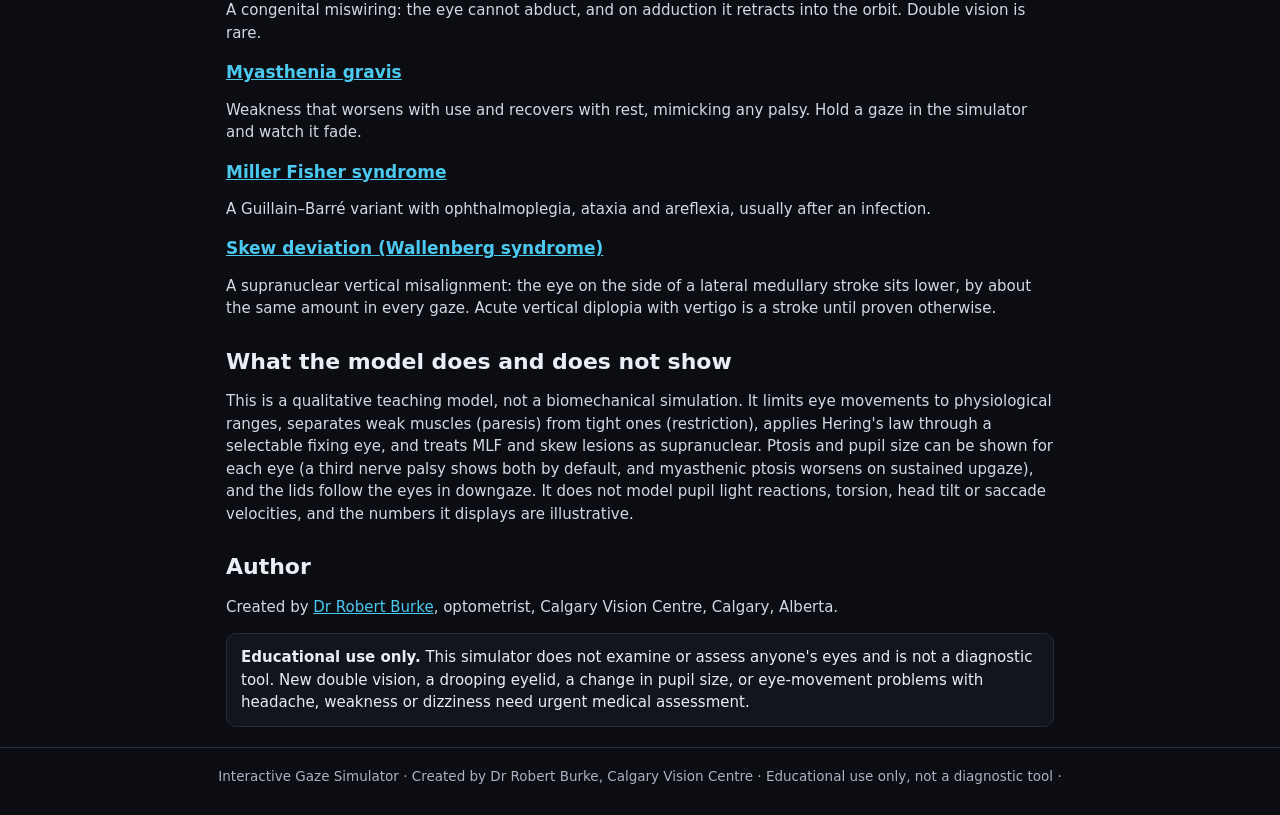
==== commit 90868fc4: "Ptosis and pupil: animated lids and pupil size per eye - Eyelid shells around each globe, hidden by " ====
--- a/index.html
+++ b/index.html
@@ -405,9 +405,11 @@
               <tr><th scope="row">CN III</th><td><button class="nerve-btn" type="button" data-eye="R" data-nerve="3"></button></td><td><button class="nerve-btn" type="button" data-eye="L" data-nerve="3"></button></td></tr>
               <tr><th scope="row">CN IV</th><td><button class="nerve-btn" type="button" data-eye="R" data-nerve="4"></button></td><td><button class="nerve-btn" type="button" data-eye="L" data-nerve="4"></button></td></tr>
               <tr><th scope="row">CN VI</th><td><button class="nerve-btn" type="button" data-eye="R" data-nerve="6"></button></td><td><button class="nerve-btn" type="button" data-eye="L" data-nerve="6"></button></td></tr>
+              <tr><th scope="row">Lid</th><td><button class="nerve-btn sign-btn" type="button" data-eye="R" data-sign="lid"></button></td><td><button class="nerve-btn sign-btn" type="button" data-eye="L" data-sign="lid"></button></td></tr>
+              <tr><th scope="row">Pupil</th><td><button class="nerve-btn sign-btn" type="button" data-eye="R" data-sign="pupil"></button></td><td><button class="nerve-btn sign-btn" type="button" data-eye="L" data-sign="pupil"></button></td></tr>
             </tbody>
           </table>
-          <p class="hint">Tap a nerve to cycle normal → paresis → palsy.</p>
+          <p class="hint">Tap a nerve to cycle normal → paresis → palsy. Lid: none → mild → marked → complete ptosis. Pupil: normal → small → dilated.</p>
           <button class="btn reset" id="reset" type="button">Reset to normal</button>
         </div>
       </section>
@@ -450,7 +452,7 @@
       <h3><a href="#case=cn4&amp;side=R&amp;gaze=3">Fourth nerve (trochlear) palsy</a></h3>
       <p>The affected eye sits higher, most of all when looking down and toward the nose. Patients tilt the head to the opposite shoulder. The Parks–Bielschowsky three-step test confirms it.</p>
       <h3><a href="#case=cn3&amp;side=R&amp;gaze=5">Third nerve (oculomotor) palsy</a></h3>
-      <p>The eye rests down and out, with limited adduction, elevation and depression, usually with ptosis. A dilated pupil or pain suggests an aneurysm and needs urgent imaging.</p>
+      <p>The eye rests down and out, with limited adduction, elevation and depression, usually with ptosis. A dilated pupil or pain suggests an aneurysm and needs urgent imaging. In the simulator, toggle the pupil to compare pupil-involving and pupil-sparing palsies.</p>
       <h3><a href="#case=ino&amp;side=R&amp;gaze=6">Internuclear ophthalmoplegia (INO)</a></h3>
       <p>An MLF lesion stops the eye on the lesion side from adducting on side gaze, with nystagmus of the abducting eye. Convergence is usually spared. Often multiple sclerosis in the young, stroke in older patients.</p>
       <h3><a href="#case=ted&amp;side=R&amp;gaze=7">Thyroid eye disease</a></h3>
@@ -469,7 +471,7 @@
       <p>A supranuclear vertical misalignment: the eye on the side of a lateral medullary stroke sits lower, by about the same amount in every gaze. Acute vertical diplopia with vertigo is a stroke until proven otherwise.</p>
 
       <h2>What the model does and does not show</h2>
-      <p>This is a qualitative teaching model, not a biomechanical simulation. It limits eye movements to physiological ranges, separates weak muscles (paresis) from tight ones (restriction), applies Hering's law through a selectable fixing eye, and treats MLF and skew lesions as supranuclear. It does not model eyelids, pupils, torsion, head tilt or saccade velocities, and the numbers it displays are illustrative.</p>
+      <p>This is a qualitative teaching model, not a biomechanical simulation. It limits eye movements to physiological ranges, separates weak muscles (paresis) from tight ones (restriction), applies Hering's law through a selectable fixing eye, and treats MLF and skew lesions as supranuclear. Ptosis and pupil size can be shown for each eye (a third nerve palsy shows both by default, and myasthenic ptosis worsens on sustained upgaze), and the lids follow the eyes in downgaze. It does not model pupil light reactions, torsion, head tilt or saccade velocities, and the numbers it displays are illustrative.</p>
 
       <h2>Author</h2>
       <p>Created by <a href="https://calgaryvisioncentre.com/" rel="author">Dr Robert Burke</a>, optometrist, Calgary Vision Centre, Calgary, Alberta.</p>
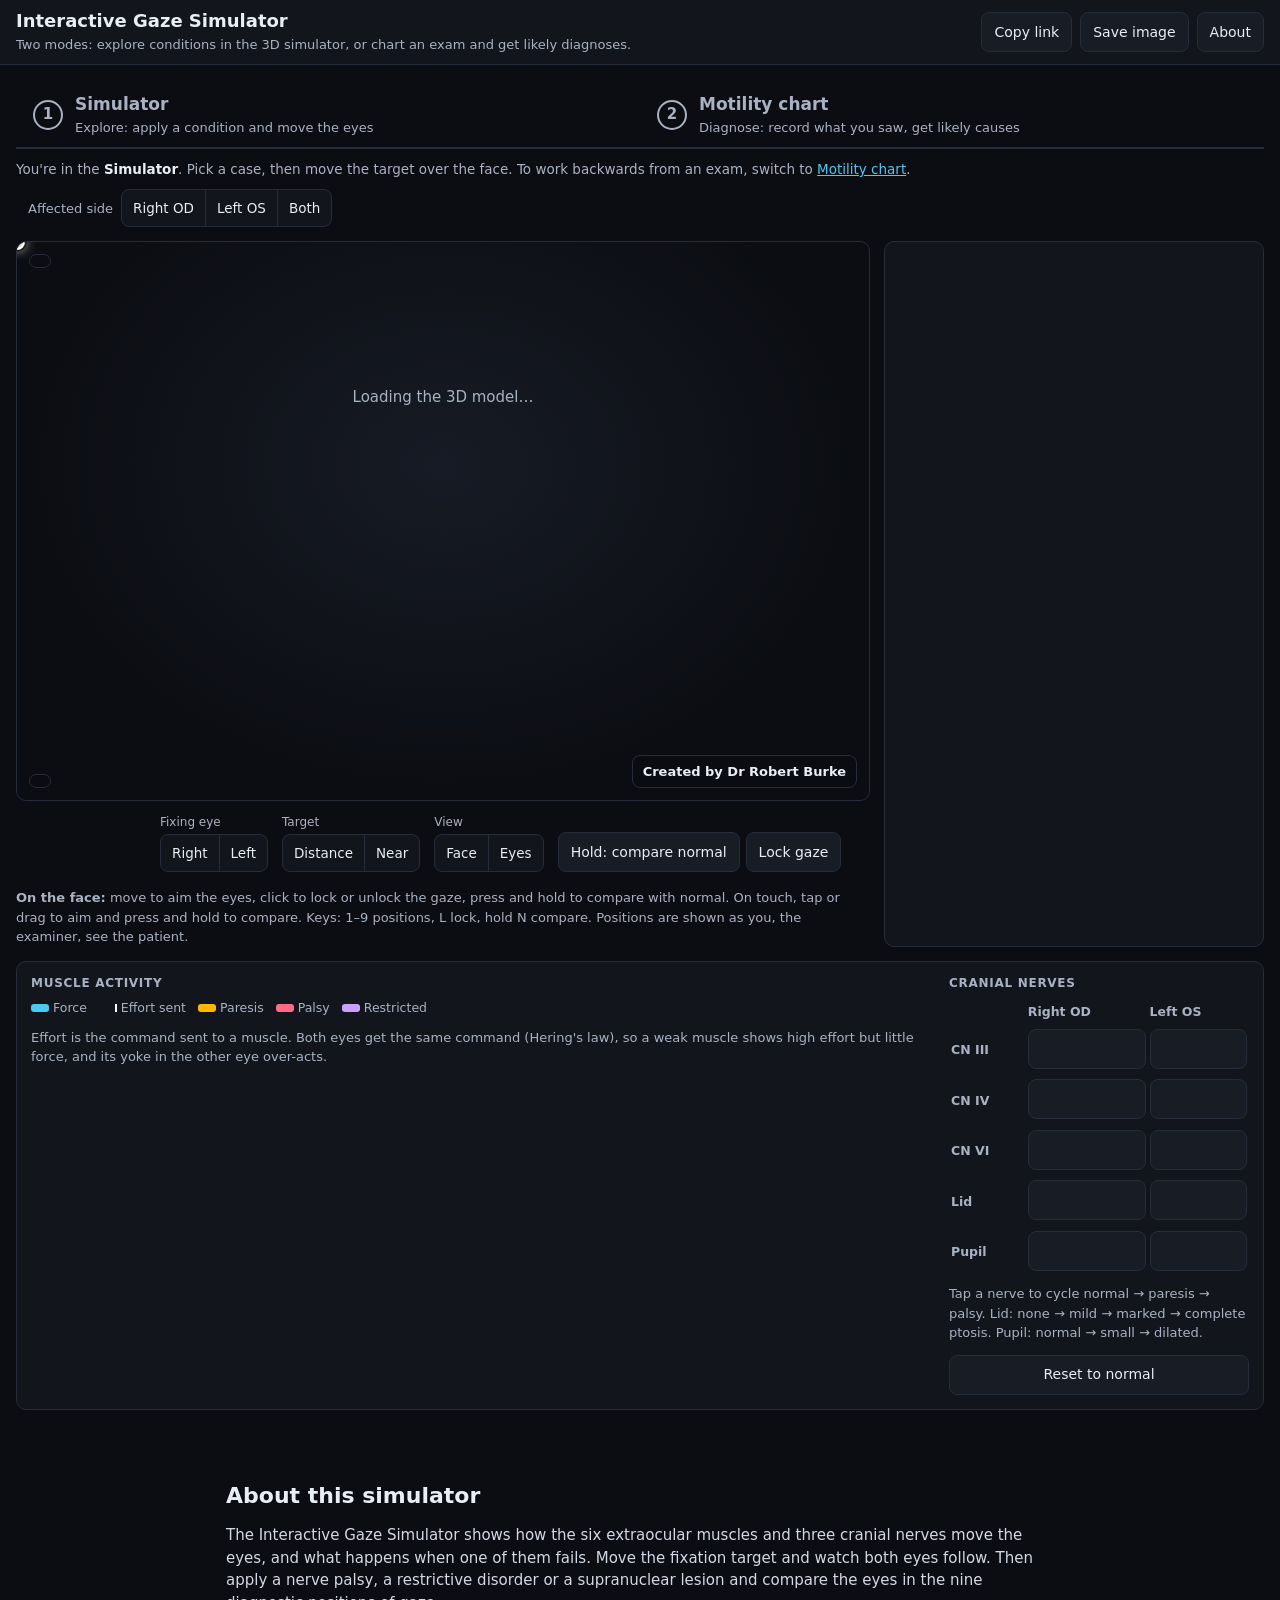
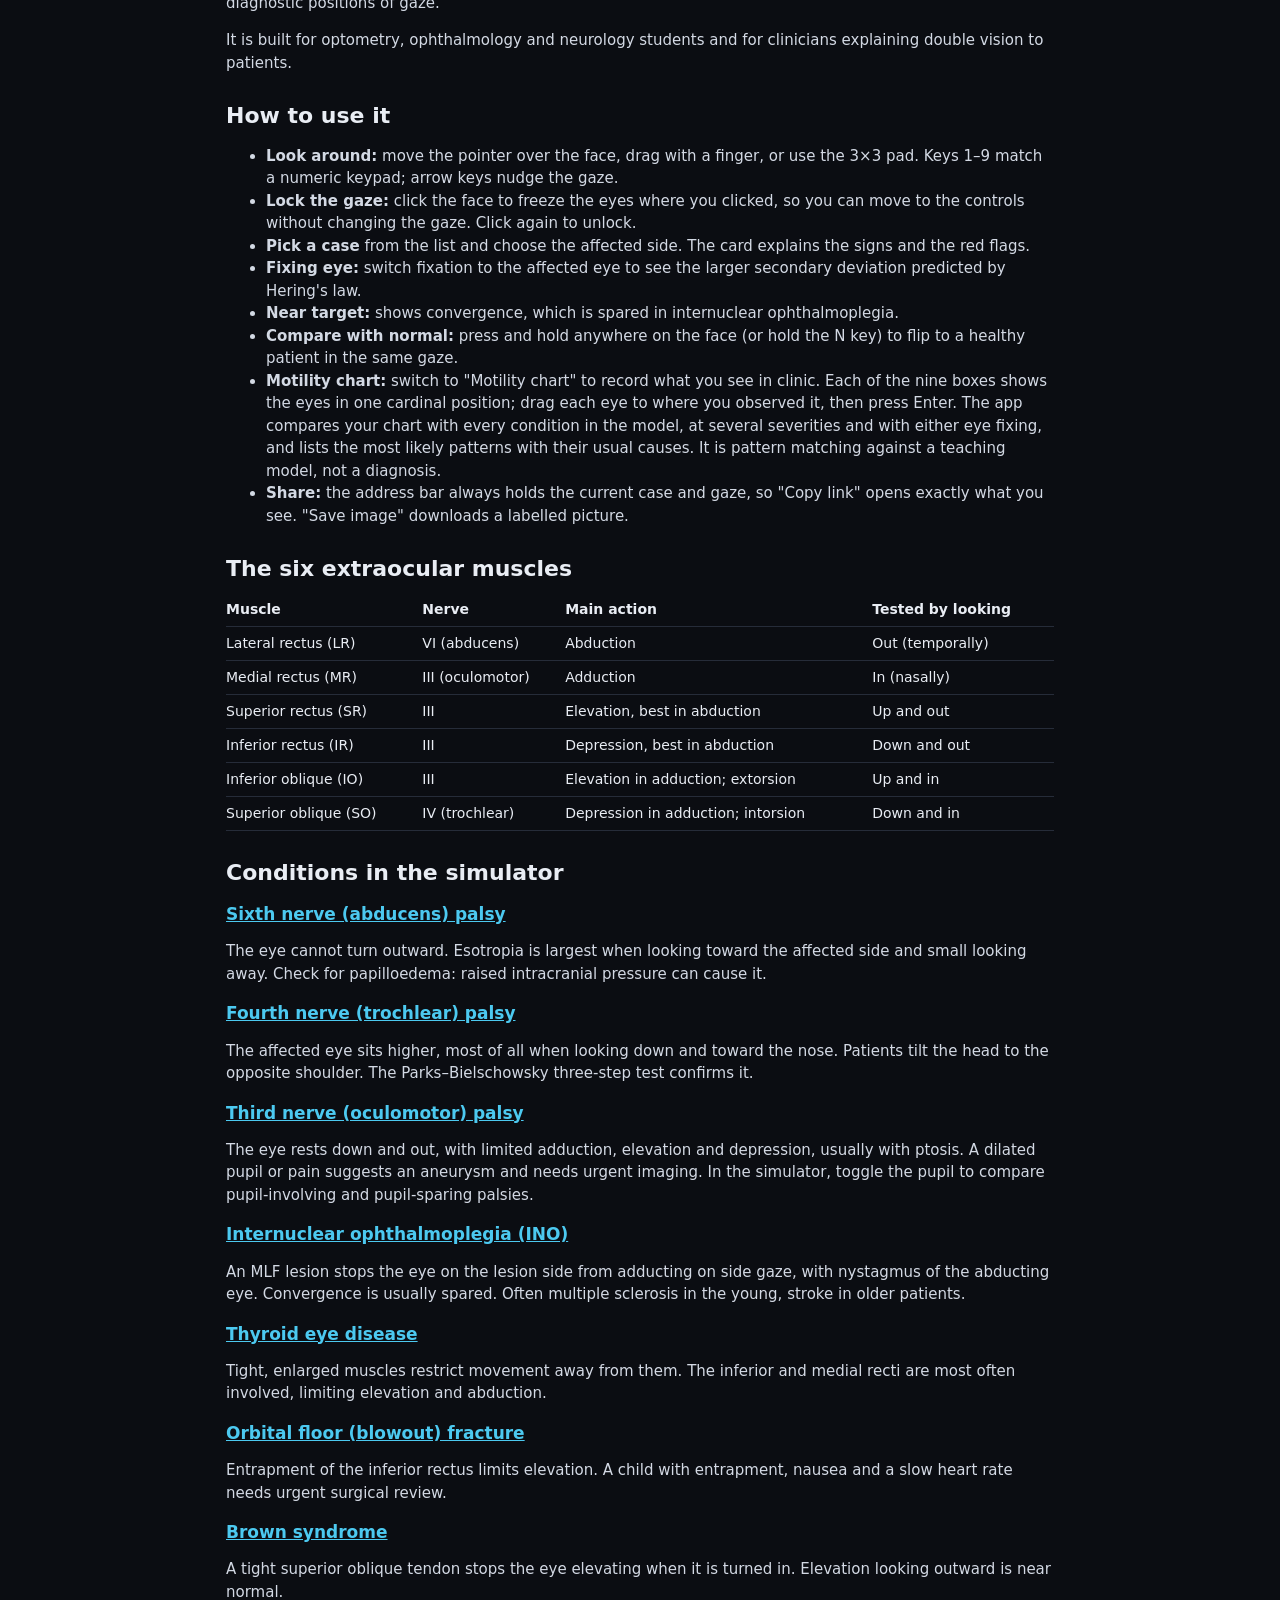
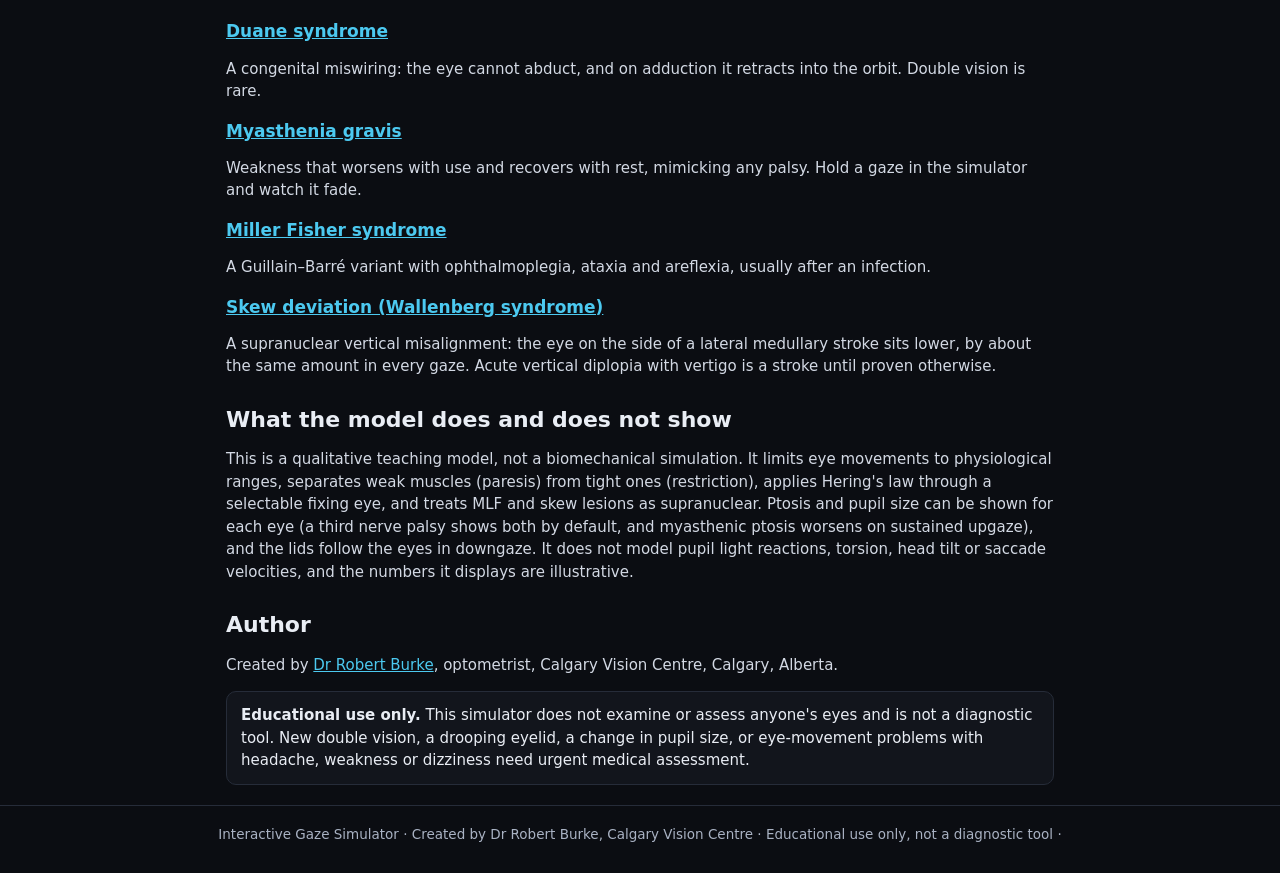
==== commit 2cdd8545: "Make the two modes obvious - Large numbered tabs under the header: 1 Simulator (explore), 2 Motility" ====
--- a/index.html
+++ b/index.html
@@ -140,8 +140,20 @@
     .toggle[aria-pressed="true"] { border-color: var(--accent); color: var(--accent); }
 
     /* Mode switch */
-    .mode-row { margin-bottom: 10px; }
-    .mode-seg button { font-weight: 600; min-height: 40px; padding: 8px 14px; }
+    .mode-tabs { display: grid; grid-template-columns: 1fr 1fr; gap: 0; border-bottom: 2px solid var(--line); margin-bottom: 10px; }
+    .mode-tabs [role="tab"] { display: flex; align-items: center; gap: 12px; text-align: left; background: transparent; border: 1px solid transparent; border-bottom: 0; border-radius: 12px 12px 0 0; padding: 12px 16px; margin-bottom: -2px; cursor: pointer; color: var(--muted); }
+    .mode-tabs [role="tab"]:hover { color: var(--text); background: var(--panel); }
+    .mode-tabs [role="tab"][aria-selected="true"] { background: var(--panel); color: var(--text); border-color: var(--line); border-bottom: 2px solid var(--panel); box-shadow: inset 0 3px 0 var(--accent); }
+    .mode-num { flex: none; width: 30px; height: 30px; border-radius: 50%; display: grid; place-items: center; font-weight: 800; border: 2px solid currentColor; }
+    [aria-selected="true"] .mode-num { background: var(--accent); border-color: var(--accent); color: var(--accent-ink); }
+    .mode-text { display: flex; flex-direction: column; min-width: 0; }
+    .mode-title { font-size: 17px; font-weight: 800; }
+    .mode-sub { font-size: 13px; }
+    .mode-banner { margin: 0 0 10px; color: var(--muted); font-size: 13.5px; }
+    .mode-banner strong { color: var(--text); }
+    .linkish { background: none; border: 0; padding: 0; color: var(--accent); text-decoration: underline; cursor: pointer; font: inherit; }
+    .chart-only { display: none; }
+    .chart-mode .chart-only { display: block; }
     .chart-mode .sim-only, .chart-mode .sim, .chart-mode #card { display: none !important; }
     .chart { grid-area: sim; min-width: 0; }
     .results { grid-area: card; }
@@ -264,7 +276,10 @@
       .case-select, .cases-label { display: block; }
       .cases-row { gap: 8px; }
       .side-row { margin-left: 0; width: 100%; }
-      .mode-seg { width: 100%; } .mode-seg button { flex: 1; font-size: 13px; padding: 6px 8px; }
+      .mode-tabs [role="tab"] { padding: 10px 10px; gap: 8px; }
+      .mode-num { width: 24px; height: 24px; font-size: 13px; }
+      .mode-title { font-size: 15px; }
+      .mode-sub { font-size: 11.5px; }
       .chart-grid { aspect-ratio: 4 / 3; }
       .cell .pos { font-size: 10.5px; } .cell .dev { font-size: 10px; }
       .stage { aspect-ratio: 1 / 1; }
@@ -273,6 +288,7 @@
       .chip, .credit { font-size: 12px; padding: 4px 8px; }
       .case-chip { top: 8px; left: 8px; }
       .dev-chip { bottom: 44px; left: 8px; }
+      .lock-chip { top: auto; right: auto; left: 8px; bottom: 80px; max-width: calc(100% - 16px); }
       .credit { bottom: 8px; right: 8px; }
     }
     @media (prefers-reduced-motion: reduce) {
@@ -286,7 +302,7 @@
   <header class="topbar">
     <div class="brand">
       <h1>Interactive Gaze Simulator</h1>
-      <p>A 3D teaching model of the six extraocular muscles and cranial nerves III, IV and VI.</p>
+      <p>Two modes: explore conditions in the 3D simulator, or chart an exam and get likely diagnoses.</p>
     </div>
     <div class="actions">
       <button class="btn" id="copy-link" type="button">Copy link</button>
@@ -299,12 +315,18 @@
     <div class="app">
       <nav class="cases" aria-label="Cases">
         <h2 class="visually-hidden" id="cases-title">Cases</h2>
-        <div class="mode-row">
-          <div class="seg mode-seg" id="mode-picker" role="group" aria-label="Mode">
-            <button type="button" data-mode="sim">Simulator</button>
-            <button type="button" data-mode="chart">Motility chart → suggest diagnosis</button>
-          </div>
-        </div>
+        <div class="mode-tabs" id="mode-picker" role="tablist" aria-label="Choose a mode">
+          <button type="button" role="tab" data-mode="sim" aria-controls="main">
+            <span class="mode-num" aria-hidden="true">1</span>
+            <span class="mode-text"><span class="mode-title">Simulator</span><span class="mode-sub">Explore: apply a condition and move the eyes</span></span>
+          </button>
+          <button type="button" role="tab" data-mode="chart" aria-controls="main">
+            <span class="mode-num" aria-hidden="true">2</span>
+            <span class="mode-text"><span class="mode-title">Motility chart</span><span class="mode-sub">Diagnose: record what you saw, get likely causes</span></span>
+          </button>
+        </div>
+        <p class="mode-banner sim-only">You're in the <strong>Simulator</strong>. Pick a case, then move the target over the face. To work backwards from an exam, switch to <button type="button" class="linkish" data-mode-jump="chart">Motility chart</button>.</p>
+        <p class="mode-banner chart-only">You're in the <strong>Motility chart</strong>. Drag each eye to match your exam, then press Enter. To explore a condition instead, switch to the <button type="button" class="linkish" data-mode-jump="sim">Simulator</button>.</p>
         <div class="cases-row sim-only">
           <div class="cases-row" id="case-list" aria-labelledby="cases-title"></div>
           <label class="cases-label" for="case-select">Case</label>
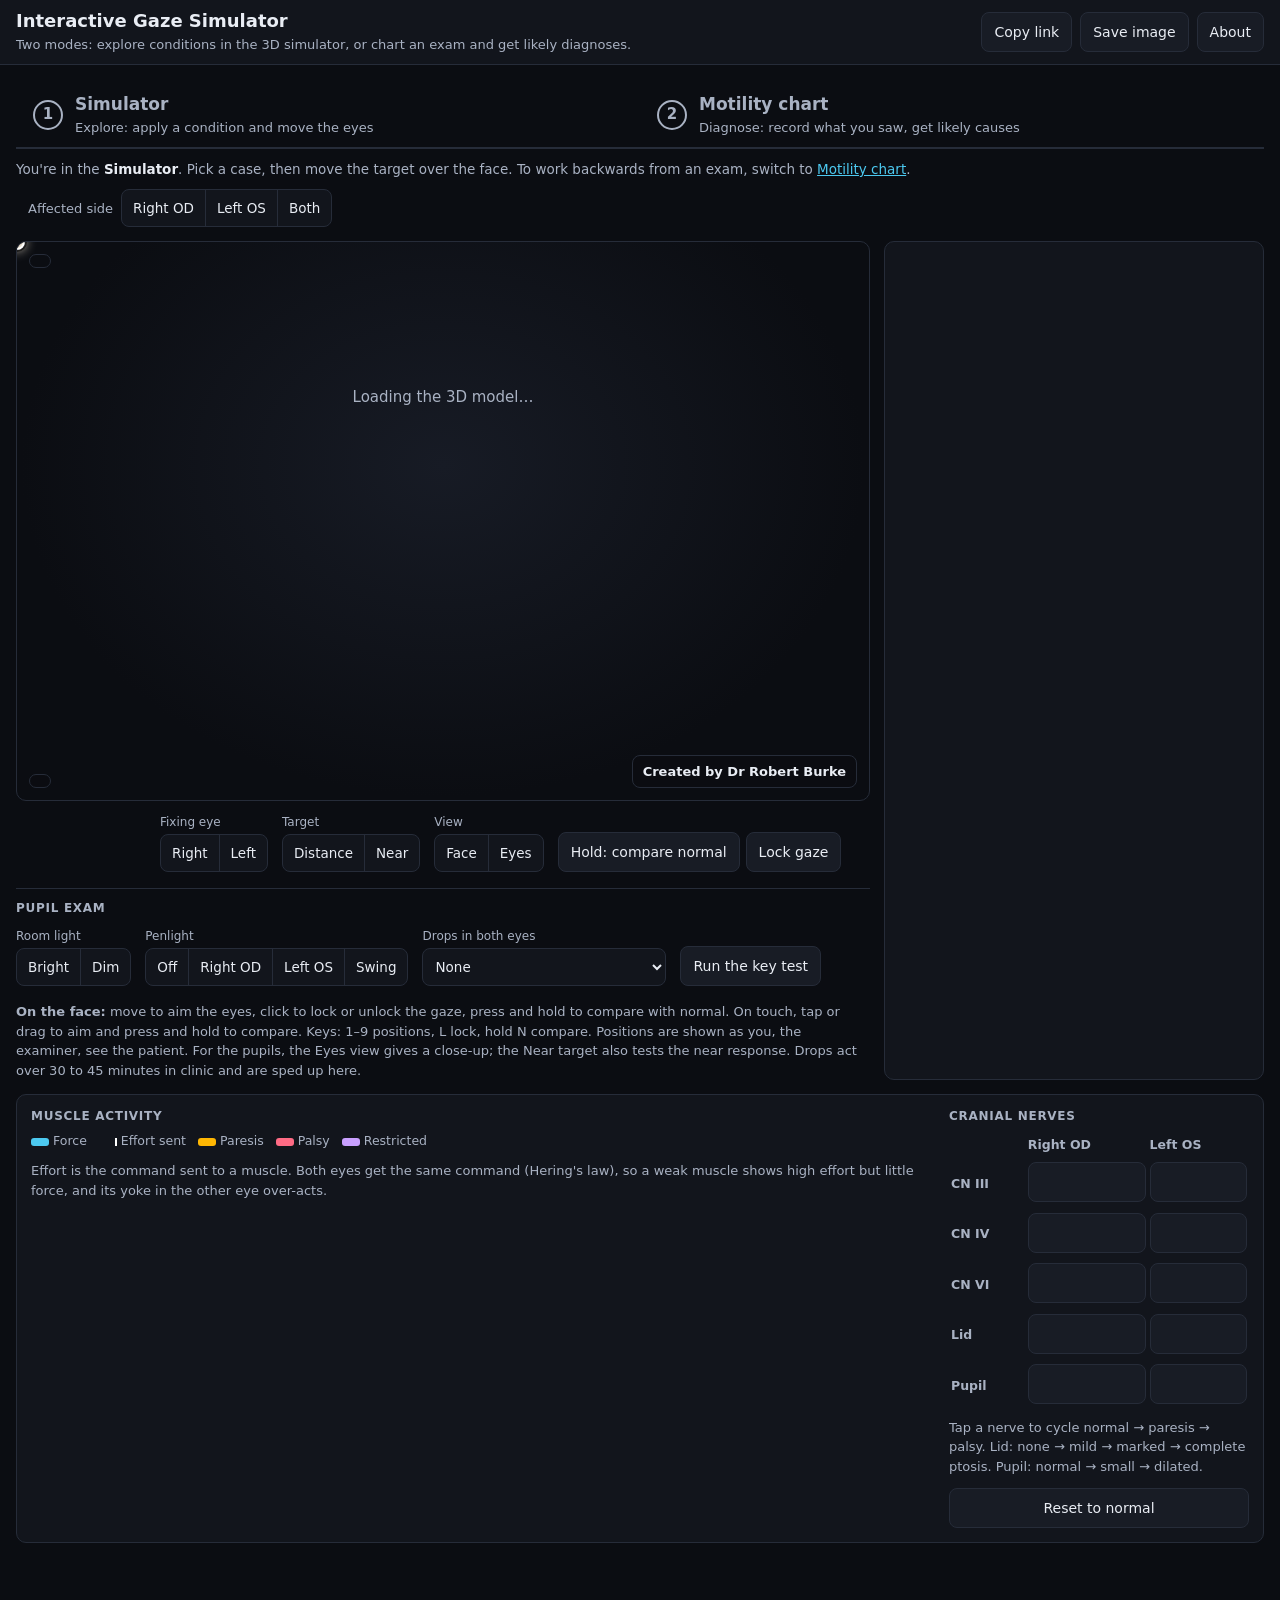
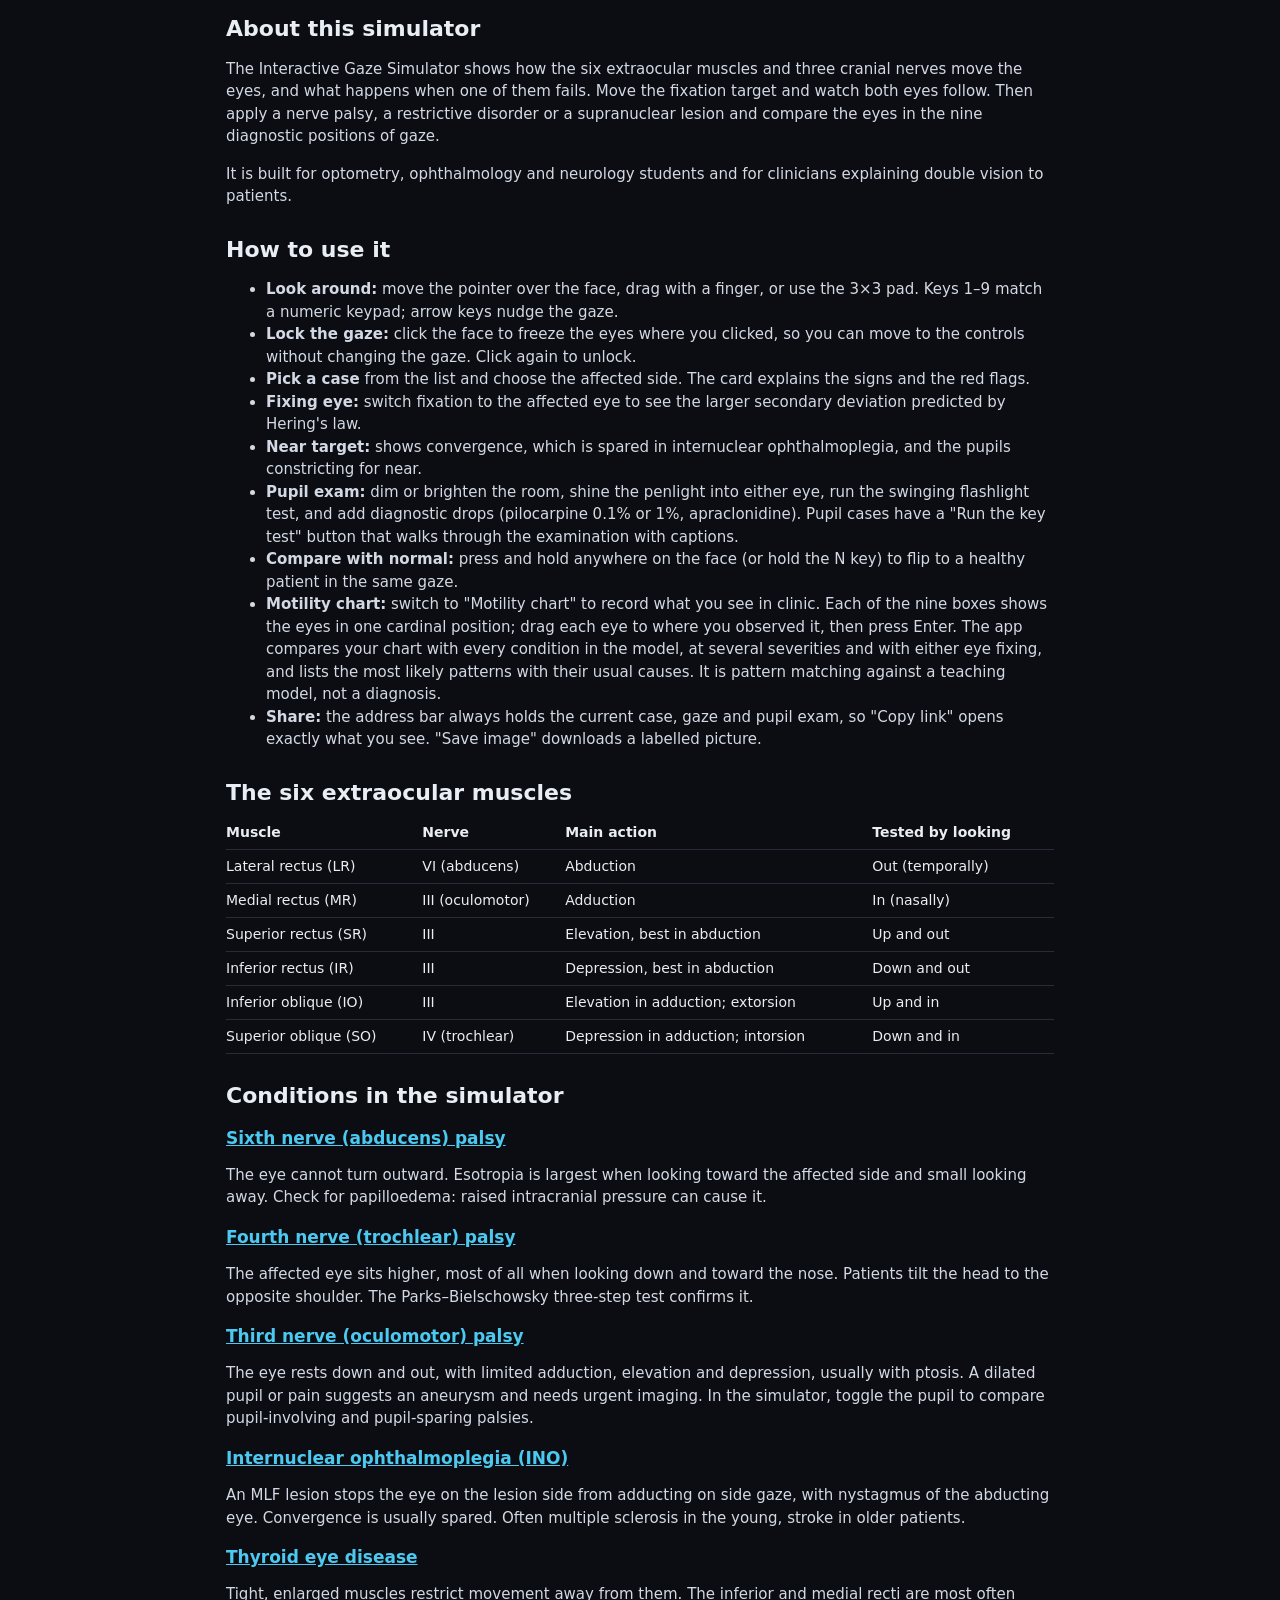
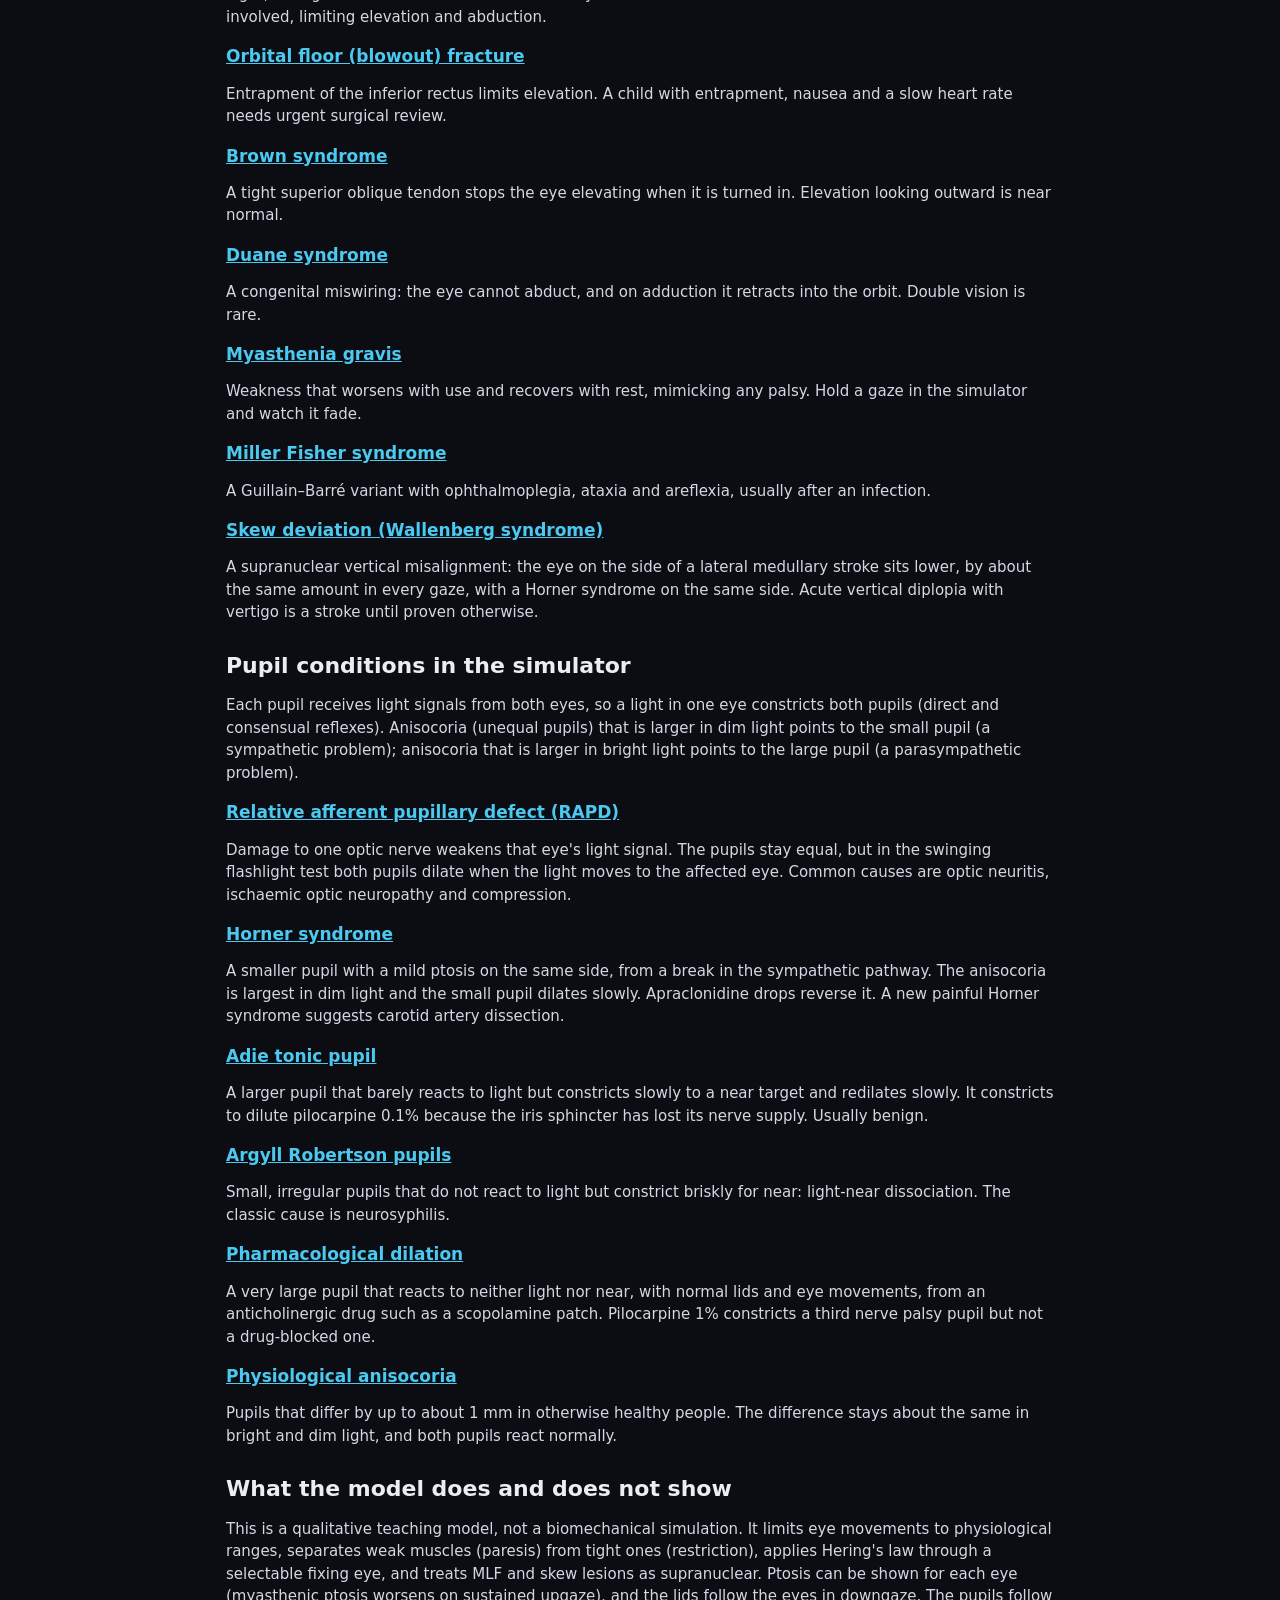
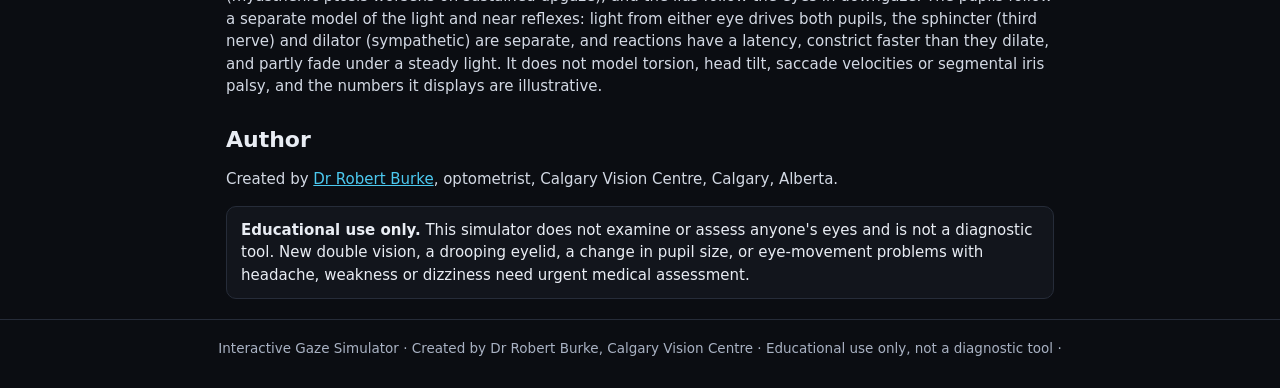
==== commit b9c8df31: "Add pupil testing: light and near reflexes, swinging flashlight, drops A pure pupil model (pupil.js)" ====
--- a/index.html
+++ b/index.html
@@ -3,18 +3,18 @@
 <head>
   <meta charset="utf-8">
   <meta name="viewport" content="width=device-width, initial-scale=1, viewport-fit=cover">
-  <title>Interactive Gaze Simulator: Cranial Nerve Palsies and Eye Movement Disorders</title>
-  <meta name="description" content="Free interactive 3D simulator of the six extraocular muscles and cranial nerves III, IV and VI. Explore sixth, fourth and third nerve palsy, INO, thyroid eye disease, Brown and Duane syndrome in the nine diagnostic positions of gaze. Created by Dr Robert Burke, optometrist.">
+  <title>Interactive Gaze Simulator: Cranial Nerve Palsies, Eye Movements and Pupils</title>
+  <meta name="description" content="Free interactive 3D simulator of the extraocular muscles, cranial nerves III, IV and VI, and the pupils. Explore sixth, fourth and third nerve palsy, INO and thyroid eye disease in the nine positions of gaze, and test the pupils for an RAPD, Horner syndrome or an Adie pupil. Created by Dr Robert Burke, optometrist.">
   <meta name="author" content="Dr Robert Burke">
   <meta name="theme-color" content="#0b0d12">
-  <!-- Update these three URLs if the simulator lives at a different address -->
-  <link rel="canonical" href="https://calgaryvisioncentre.com/gaze/">
-  <meta property="og:url" content="https://calgaryvisioncentre.com/gaze/">
-  <meta property="og:image" content="https://calgaryvisioncentre.com/gaze/og-image.jpg">
+  <!-- Canonical home is the clinic page that embeds the simulator; the preview image is served from GitHub Pages -->
+  <link rel="canonical" href="https://calgaryvisioncentre.com/gaze">
+  <meta property="og:url" content="https://calgaryvisioncentre.com/gaze">
+  <meta property="og:image" content="https://drburke-droid.github.io/neurogaze/og-image.jpg">
   <meta property="og:type" content="website">
   <meta property="og:site_name" content="Calgary Vision Centre">
   <meta property="og:title" content="Interactive Gaze Simulator: see a cranial nerve palsy in 3D">
-  <meta property="og:description" content="Move the target and watch each extraocular muscle work. Apply a sixth nerve palsy, INO, thyroid eye disease and more. Free, in the browser.">
+  <meta property="og:description" content="Move the target and watch each extraocular muscle work. Apply a sixth nerve palsy, INO, thyroid eye disease and more, or run the swinging flashlight test. Free, in the browser.">
   <meta property="og:image:width" content="1200">
   <meta property="og:image:height" content="630">
   <meta property="og:image:alt" content="3D face with a right sixth nerve palsy: the right eye cannot turn outward when looking right.">
@@ -28,15 +28,16 @@
     "@context": "https://schema.org",
     "@type": ["WebApplication", "LearningResource"],
     "name": "Interactive Gaze Simulator",
-    "url": "https://calgaryvisioncentre.com/gaze/",
-    "description": "Interactive 3D teaching model of the extraocular muscles and cranial nerves III, IV and VI, with nerve palsies, INO, restrictive and supranuclear disorders shown in the nine diagnostic positions of gaze.",
+    "url": "https://calgaryvisioncentre.com/gaze",
+    "image": "https://drburke-droid.github.io/neurogaze/og-image.jpg",
+    "description": "Interactive 3D teaching model of the extraocular muscles, cranial nerves III, IV and VI, and the pupils, with nerve palsies, INO, restrictive and supranuclear disorders shown in the nine diagnostic positions of gaze, and a pupil exam (light reflex, swinging flashlight test, near response and diagnostic drops) for RAPD, Horner syndrome, Adie tonic pupil, Argyll Robertson pupils and pharmacological dilation.",
     "applicationCategory": "EducationalApplication",
     "operatingSystem": "Any (web browser with WebGL)",
     "isAccessibleForFree": true,
     "inLanguage": "en",
     "educationalLevel": "Professional and student (optometry, ophthalmology, neurology)",
     "learningResourceType": "Simulation",
-    "teaches": ["Extraocular muscle actions", "Cranial nerve palsies", "Diagnostic positions of gaze", "Hering's law"],
+    "teaches": ["Extraocular muscle actions", "Cranial nerve palsies", "Diagnostic positions of gaze", "Hering's law", "Pupillary light reflex", "Swinging flashlight test", "Anisocoria"],
     "author": { "@type": "Person", "name": "Dr Robert Burke", "jobTitle": "Optometrist", "affiliation": { "@type": "Organization", "name": "Calgary Vision Centre", "url": "https://calgaryvisioncentre.com/" } },
     "offers": { "@type": "Offer", "price": "0", "priceCurrency": "CAD" }
   }
@@ -100,6 +101,9 @@
     .case-btn .sub { display: none; }
     .case-select { display: none; width: 100%; min-height: 42px; background: var(--panel); color: var(--text); border: 1px solid var(--line); border-radius: 8px; padding: 6px 10px; font: inherit; font-weight: 600; }
     .cases-label { display: none; font-size: 12px; color: var(--muted); }
+    #case-list { flex-direction: column; align-items: flex-start; }
+    .case-group { display: flex; flex-wrap: wrap; gap: 6px; align-items: center; }
+    .case-group .group-label { font-size: 12px; font-weight: 700; letter-spacing: .06em; text-transform: uppercase; color: var(--muted); margin-right: 4px; }
     .side-row { display: inline-flex; align-items: center; gap: 8px; margin-left: 6px; }
     .side-row[hidden] { display: none; }
     .side-row .label { color: var(--muted); font-size: 13px; }
@@ -128,6 +132,13 @@
     #target { position: absolute; width: 16px; height: 16px; margin: -8px 0 0 -8px; border-radius: 50%; border: 2px solid #fff; box-shadow: 0 0 0 2px rgba(0,0,0,.6), 0 0 12px rgba(255, 244, 224, .9); background: rgba(255, 244, 224, .9); pointer-events: none; }
     .loader { position: absolute; inset: 0; display: grid; place-items: center; text-align: center; color: var(--muted); padding: 20px; }
     .loader[hidden] { display: none; }
+    .stage.dim { background: radial-gradient(ellipse at 50% 40%, #0d0f15 0%, #050608 70%); }
+    .pupil-chip { bottom: 52px; left: 12px; font-family: var(--mono); font-size: 13px; }
+    .pupil-chip[hidden], .exam-caption[hidden], .penlight[hidden] { display: none; }
+    .exam-caption { top: 64px; left: 50%; transform: translateX(-50%); width: max-content; max-width: min(560px, calc(100% - 24px)); text-align: center; border-color: var(--accent); font-weight: 600; line-height: 1.35; }
+    .exam-caption .n { color: var(--accent); margin-right: 6px; }
+    .penlight { position: absolute; width: 12px; height: 46px; margin-left: -6px; border-radius: 3px; background: linear-gradient(90deg, #5d636e, #d7dbe2 45%, #5d636e); box-shadow: 0 2px 6px rgba(0, 0, 0, .6); pointer-events: none; transition: left .3s ease, top .3s ease; }
+    .penlight::before { content: ""; position: absolute; left: -2px; right: -2px; top: -5px; height: 8px; border-radius: 50%; background: #fffbea; box-shadow: 0 0 10px 5px rgba(255, 246, 214, .85); }
 
     /* Controls under the stage */
     .controls { display: flex; gap: 16px; align-items: center; padding: 12px 0 0; flex-wrap: wrap; }
@@ -137,6 +148,9 @@
     .options { display: flex; gap: 10px 14px; flex-wrap: wrap; align-items: flex-end; flex: 1; min-width: 0; }
     .opt { display: flex; flex-direction: column; gap: 3px; }
     .opt .label { font-size: 12px; color: var(--muted); }
+    .pupil-exam { flex-basis: 100%; display: flex; gap: 10px 14px; flex-wrap: wrap; align-items: flex-end; border-top: 1px solid var(--line); padding-top: 10px; }
+    .pupil-exam .group-title { flex-basis: 100%; font-size: 12px; font-weight: 700; letter-spacing: .06em; text-transform: uppercase; color: var(--muted); margin: 0; }
+    .pupil-exam select { min-height: 38px; background: var(--panel); color: var(--text); border: 1px solid var(--line); border-radius: 8px; padding: 6px 8px; font: inherit; font-size: 13.5px; }
     .toggle[aria-pressed="true"] { border-color: var(--accent); color: var(--accent); }
 
     /* Mode switch */
@@ -198,6 +212,9 @@
     .badge[data-mech="Nerve palsy"] { color: var(--paresis); border-color: var(--paresis); }
     .badge[data-mech="Supranuclear"], .badge[data-mech="Congenital miswiring"] { color: var(--accent); border-color: var(--accent); }
     .badge[data-mech="Neuromuscular junction"] { color: var(--fatigue); border-color: var(--fatigue); }
+    .badge[data-mech="Afferent defect"], .badge[data-mech="Sympathetic"], .badge[data-mech="Parasympathetic"], .badge[data-mech="Midbrain"] { color: var(--paresis); border-color: var(--paresis); }
+    .badge[data-mech="Pharmacological"] { color: var(--restricted); border-color: var(--restricted); }
+    .badge[data-mech="Normal variant"] { color: var(--fatigue); border-color: var(--fatigue); }
     .card p { margin: 0 0 10px; }
     .card h3 { font-size: 13px; text-transform: uppercase; letter-spacing: .05em; color: var(--muted); margin: 14px 0 6px; }
     .card ul { margin: 0; padding-left: 18px; }
@@ -288,6 +305,8 @@
       .chip, .credit { font-size: 12px; padding: 4px 8px; }
       .case-chip { top: 8px; left: 8px; }
       .dev-chip { bottom: 44px; left: 8px; }
+      .pupil-chip { bottom: 116px; left: 8px; }
+      .exam-caption { top: 56px; }
       .lock-chip { top: auto; right: auto; left: 8px; bottom: 80px; max-width: calc(100% - 16px); }
       .credit { bottom: 8px; right: 8px; }
     }
@@ -346,11 +365,14 @@
         <div class="stage" id="stage" tabindex="0" aria-label="Simulator view. Arrow keys move the gaze; keys 1 to 9 jump to the nine diagnostic positions.">
           <canvas id="view" role="img" aria-label="3D face showing the current eye position."></canvas>
           <div class="loader" id="loader">Loading the 3D model… <span id="load-pct"></span></div>
+          <div class="penlight" id="penlight" aria-hidden="true" hidden></div>
           <div class="chip case-chip" id="case-chip" aria-hidden="true"></div>
           <div class="chip dev-chip" id="dev-chip" aria-hidden="true"></div>
           <div id="target" aria-hidden="true"></div>
           <div id="target-tip" aria-hidden="true" hidden>Click to lock</div>
           <div class="chip lock-chip" id="lock-chip" hidden></div>
+          <div class="chip pupil-chip" id="pupil-chip" aria-hidden="true" hidden></div>
+          <div class="chip exam-caption" id="exam-caption" hidden></div>
           <a class="credit" href="https://calgaryvisioncentre.com/" target="_top" rel="author">Created by Dr Robert Burke</a>
         </div>
         <div class="controls">
@@ -373,7 +395,26 @@
               <button class="btn toggle" id="lock" type="button" aria-pressed="false" title="Stop the eyes following the pointer (or press L)">Lock gaze</button>
             </div>
           </div>
-          <p class="hint" style="flex-basis:100%; margin:0"><strong>On the face:</strong> move to aim the eyes, click to lock or unlock the gaze, press and hold to compare with normal. On touch, tap or drag to aim and press and hold to compare. Keys: 1–9 positions, L lock, hold N compare. Positions are shown as you, the examiner, see the patient.</p>
+          <div class="pupil-exam" role="group" aria-labelledby="pupil-exam-title">
+            <span class="group-title" id="pupil-exam-title">Pupil exam</span>
+            <div class="opt"><span class="label" id="room-label">Room light</span>
+              <div class="seg" id="room-picker" role="group" aria-labelledby="room-label">
+                <button type="button" data-room="bright">Bright</button><button type="button" data-room="dim">Dim</button>
+              </div></div>
+            <div class="opt"><span class="label" id="pen-label">Penlight</span>
+              <div class="seg" id="pen-picker" role="group" aria-labelledby="pen-label">
+                <button type="button" data-pen="off">Off</button><button type="button" data-pen="R">Right OD</button><button type="button" data-pen="L">Left OS</button><button type="button" data-pen="swing" title="Swinging flashlight test">Swing</button>
+              </div></div>
+            <div class="opt"><label class="label" for="drop-select">Drops in both eyes</label>
+              <select id="drop-select">
+                <option value="">None</option>
+                <option value="pilo01">Pilocarpine 0.1% (Adie)</option>
+                <option value="pilo1">Pilocarpine 1% (drug vs CN III)</option>
+                <option value="apra">Apraclonidine 0.5% (Horner)</option>
+              </select></div>
+            <button class="btn" id="run-test" type="button" hidden>Run the key test</button>
+          </div>
+          <p class="hint" style="flex-basis:100%; margin:0"><strong>On the face:</strong> move to aim the eyes, click to lock or unlock the gaze, press and hold to compare with normal. On touch, tap or drag to aim and press and hold to compare. Keys: 1–9 positions, L lock, hold N compare. Positions are shown as you, the examiner, see the patient. For the pupils, the Eyes view gives a close-up; the Near target also tests the near response. Drops act over 30 to 45 minutes in clinic and are sped up here.</p>
         </div>
       </section>
 
@@ -449,10 +490,11 @@
         <li><strong>Lock the gaze:</strong> click the face to freeze the eyes where you clicked, so you can move to the controls without changing the gaze. Click again to unlock.</li>
         <li><strong>Pick a case</strong> from the list and choose the affected side. The card explains the signs and the red flags.</li>
         <li><strong>Fixing eye:</strong> switch fixation to the affected eye to see the larger secondary deviation predicted by Hering's law.</li>
-        <li><strong>Near target:</strong> shows convergence, which is spared in internuclear ophthalmoplegia.</li>
+        <li><strong>Near target:</strong> shows convergence, which is spared in internuclear ophthalmoplegia, and the pupils constricting for near.</li>
+        <li><strong>Pupil exam:</strong> dim or brighten the room, shine the penlight into either eye, run the swinging flashlight test, and add diagnostic drops (pilocarpine 0.1% or 1%, apraclonidine). Pupil cases have a "Run the key test" button that walks through the examination with captions.</li>
         <li><strong>Compare with normal:</strong> press and hold anywhere on the face (or hold the N key) to flip to a healthy patient in the same gaze.</li>
         <li><strong>Motility chart:</strong> switch to "Motility chart" to record what you see in clinic. Each of the nine boxes shows the eyes in one cardinal position; drag each eye to where you observed it, then press Enter. The app compares your chart with every condition in the model, at several severities and with either eye fixing, and lists the most likely patterns with their usual causes. It is pattern matching against a teaching model, not a diagnosis.</li>
-        <li><strong>Share:</strong> the address bar always holds the current case and gaze, so "Copy link" opens exactly what you see. "Save image" downloads a labelled picture.</li>
+        <li><strong>Share:</strong> the address bar always holds the current case, gaze and pupil exam, so "Copy link" opens exactly what you see. "Save image" downloads a labelled picture.</li>
       </ul>
 
       <h2>The six extraocular muscles</h2>
@@ -490,10 +532,25 @@
       <h3><a href="#case=mfs&amp;side=B&amp;gaze=4">Miller Fisher syndrome</a></h3>
       <p>A Guillain–Barré variant with ophthalmoplegia, ataxia and areflexia, usually after an infection.</p>
       <h3><a href="#case=skew&amp;side=R&amp;gaze=5">Skew deviation (Wallenberg syndrome)</a></h3>
-      <p>A supranuclear vertical misalignment: the eye on the side of a lateral medullary stroke sits lower, by about the same amount in every gaze. Acute vertical diplopia with vertigo is a stroke until proven otherwise.</p>
+      <p>A supranuclear vertical misalignment: the eye on the side of a lateral medullary stroke sits lower, by about the same amount in every gaze, with a Horner syndrome on the same side. Acute vertical diplopia with vertigo is a stroke until proven otherwise.</p>
+
+      <h2>Pupil conditions in the simulator</h2>
+      <p>Each pupil receives light signals from both eyes, so a light in one eye constricts both pupils (direct and consensual reflexes). Anisocoria (unequal pupils) that is larger in dim light points to the small pupil (a sympathetic problem); anisocoria that is larger in bright light points to the large pupil (a parasympathetic problem).</p>
+      <h3><a href="#case=rapd&amp;side=L">Relative afferent pupillary defect (RAPD)</a></h3>
+      <p>Damage to one optic nerve weakens that eye's light signal. The pupils stay equal, but in the swinging flashlight test both pupils dilate when the light moves to the affected eye. Common causes are optic neuritis, ischaemic optic neuropathy and compression.</p>
+      <h3><a href="#case=horner&amp;side=R">Horner syndrome</a></h3>
+      <p>A smaller pupil with a mild ptosis on the same side, from a break in the sympathetic pathway. The anisocoria is largest in dim light and the small pupil dilates slowly. Apraclonidine drops reverse it. A new painful Horner syndrome suggests carotid artery dissection.</p>
+      <h3><a href="#case=adie&amp;side=R">Adie tonic pupil</a></h3>
+      <p>A larger pupil that barely reacts to light but constricts slowly to a near target and redilates slowly. It constricts to dilute pilocarpine 0.1% because the iris sphincter has lost its nerve supply. Usually benign.</p>
+      <h3><a href="#case=argyll&amp;side=B">Argyll Robertson pupils</a></h3>
+      <p>Small, irregular pupils that do not react to light but constrict briskly for near: light-near dissociation. The classic cause is neurosyphilis.</p>
+      <h3><a href="#case=pharm&amp;side=R">Pharmacological dilation</a></h3>
+      <p>A very large pupil that reacts to neither light nor near, with normal lids and eye movements, from an anticholinergic drug such as a scopolamine patch. Pilocarpine 1% constricts a third nerve palsy pupil but not a drug-blocked one.</p>
+      <h3><a href="#case=physaniso&amp;side=B">Physiological anisocoria</a></h3>
+      <p>Pupils that differ by up to about 1 mm in otherwise healthy people. The difference stays about the same in bright and dim light, and both pupils react normally.</p>
 
       <h2>What the model does and does not show</h2>
-      <p>This is a qualitative teaching model, not a biomechanical simulation. It limits eye movements to physiological ranges, separates weak muscles (paresis) from tight ones (restriction), applies Hering's law through a selectable fixing eye, and treats MLF and skew lesions as supranuclear. Ptosis and pupil size can be shown for each eye (a third nerve palsy shows both by default, and myasthenic ptosis worsens on sustained upgaze), and the lids follow the eyes in downgaze. It does not model pupil light reactions, torsion, head tilt or saccade velocities, and the numbers it displays are illustrative.</p>
+      <p>This is a qualitative teaching model, not a biomechanical simulation. It limits eye movements to physiological ranges, separates weak muscles (paresis) from tight ones (restriction), applies Hering's law through a selectable fixing eye, and treats MLF and skew lesions as supranuclear. Ptosis can be shown for each eye (myasthenic ptosis worsens on sustained upgaze), and the lids follow the eyes in downgaze. The pupils follow a separate model of the light and near reflexes: light from either eye drives both pupils, the sphincter (third nerve) and dilator (sympathetic) are separate, and reactions have a latency, constrict faster than they dilate, and partly fade under a steady light. It does not model torsion, head tilt, saccade velocities or segmental iris palsy, and the numbers it displays are illustrative.</p>
 
       <h2>Author</h2>
       <p>Created by <a href="https://calgaryvisioncentre.com/" rel="author">Dr Robert Burke</a>, optometrist, Calgary Vision Centre, Calgary, Alberta.</p>
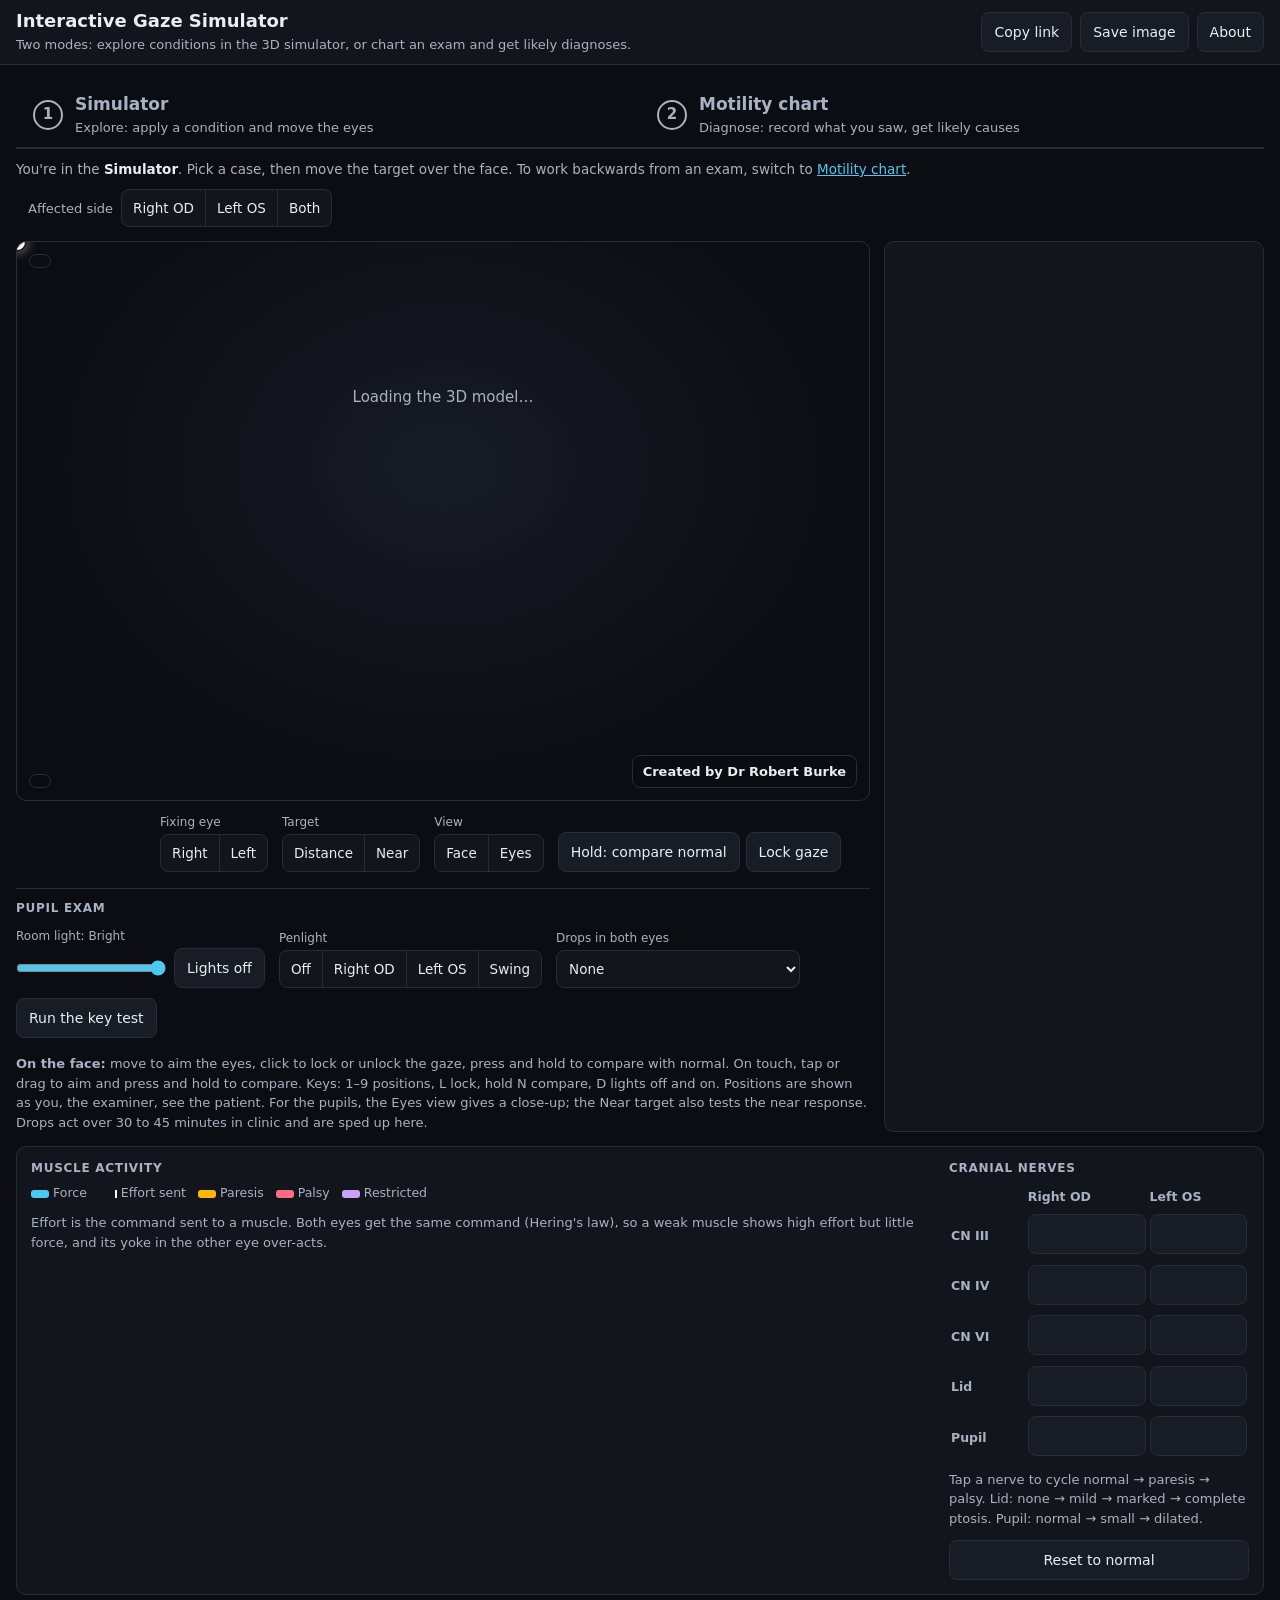
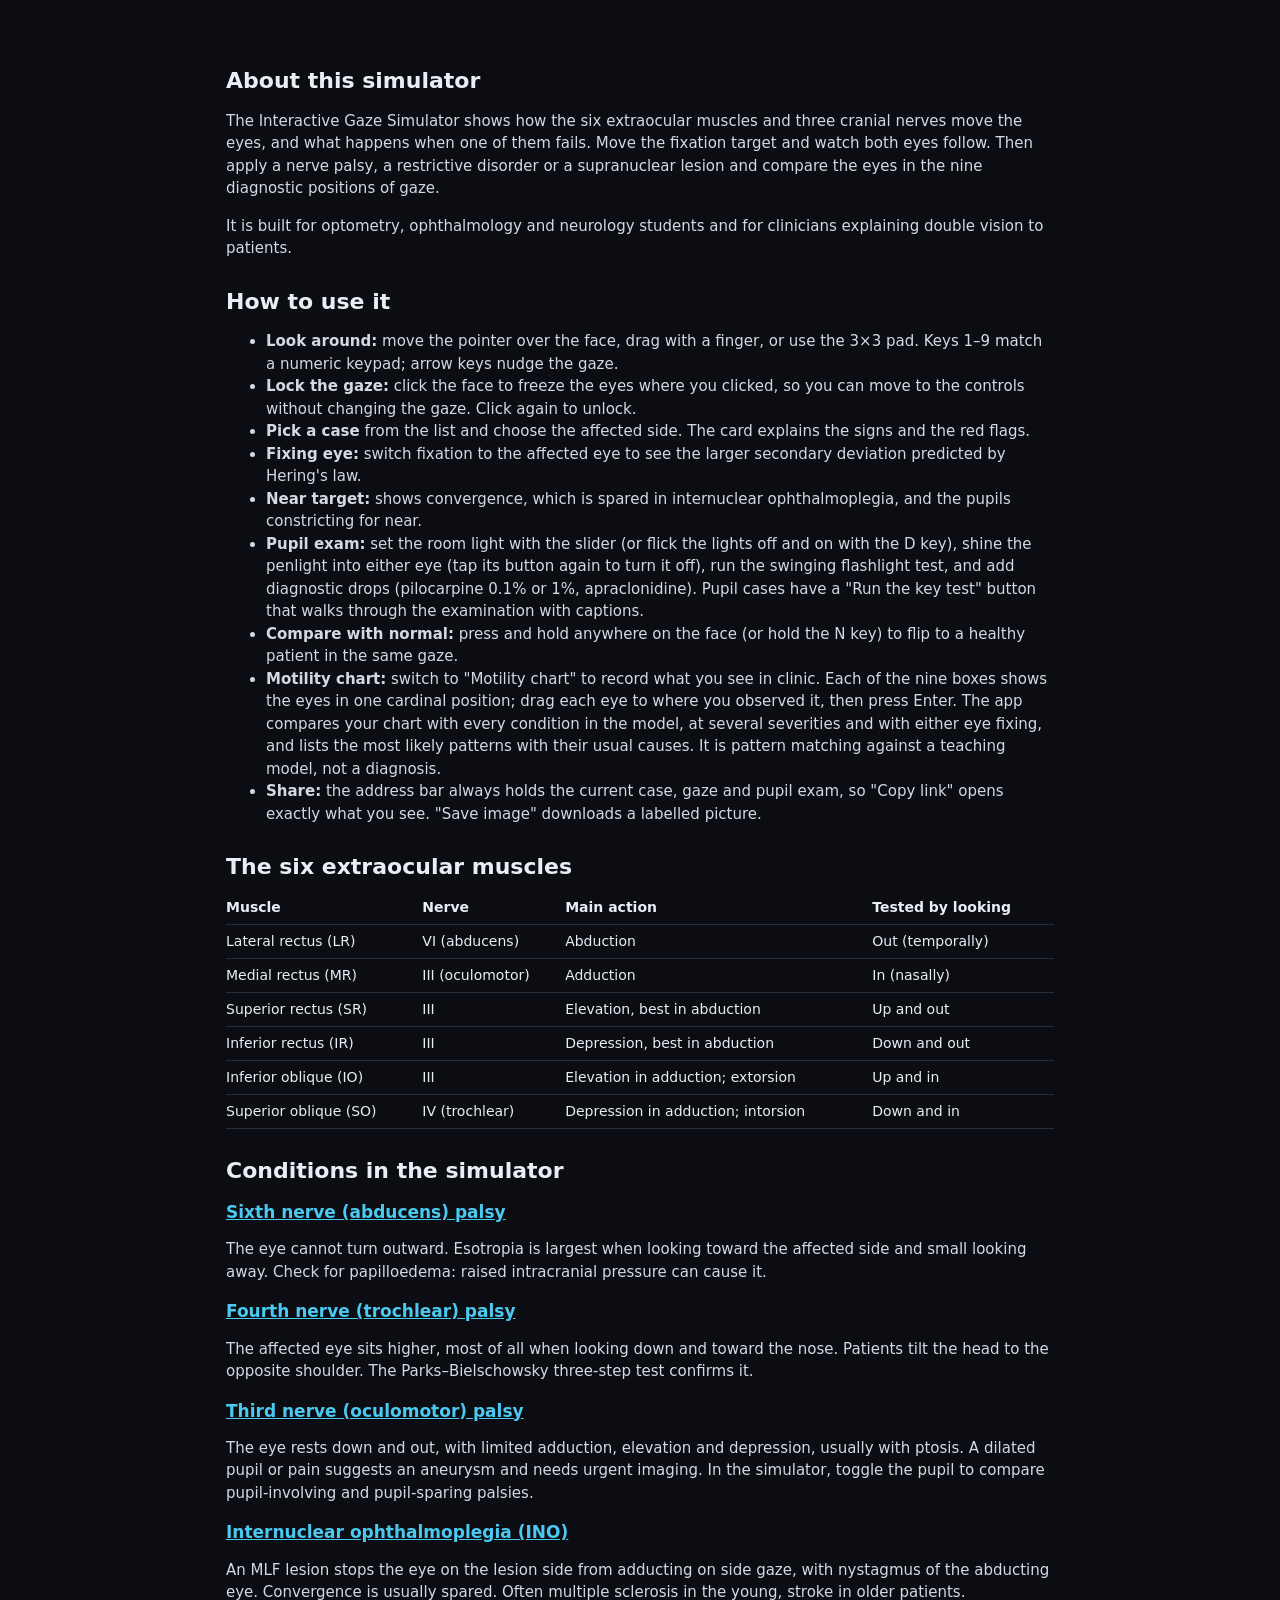
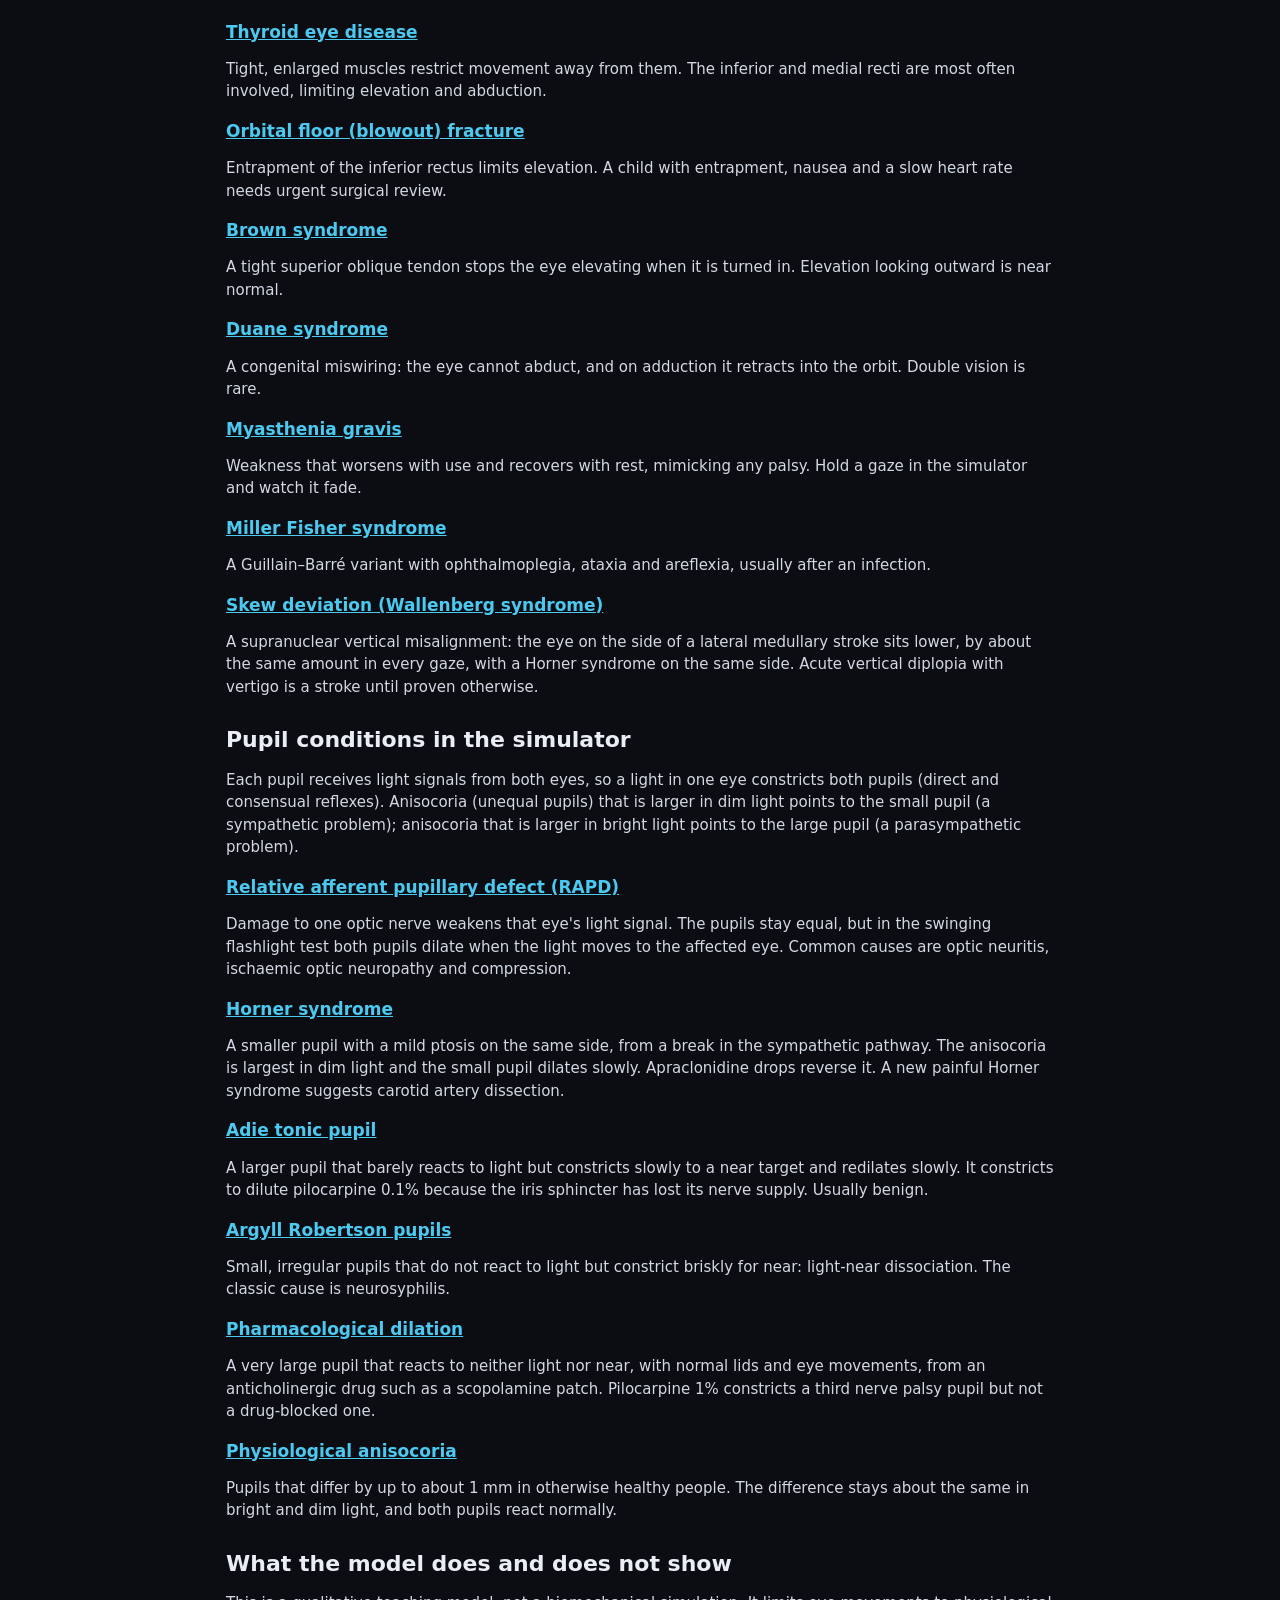
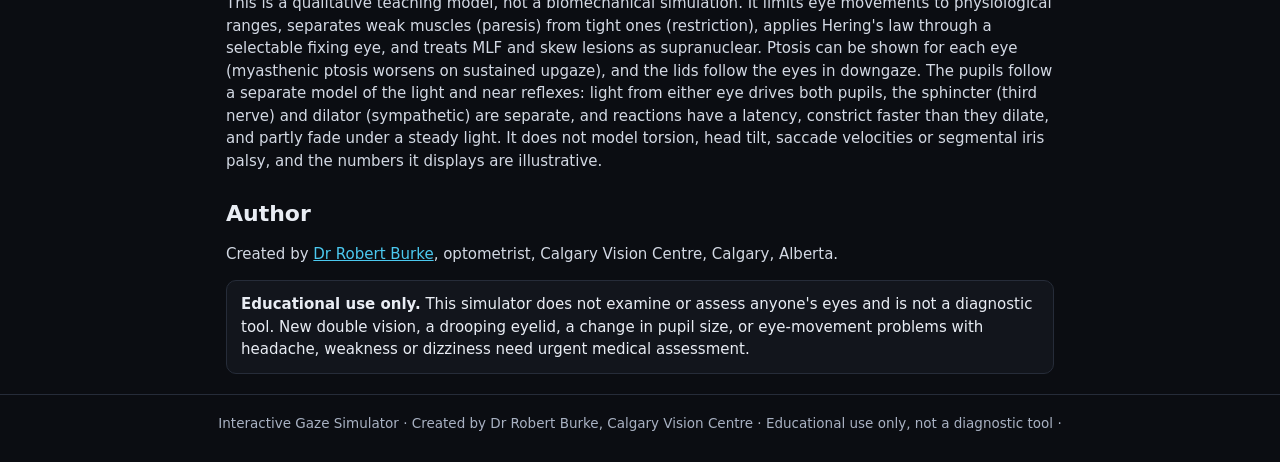
==== commit 1f063ffe: "Room-light slider, lights off/on switch and toggling penlight - Room light is now a 0–100 slider, sp" ====
--- a/index.html
+++ b/index.html
@@ -150,6 +150,8 @@
     .opt .label { font-size: 12px; color: var(--muted); }
     .pupil-exam { flex-basis: 100%; display: flex; gap: 10px 14px; flex-wrap: wrap; align-items: flex-end; border-top: 1px solid var(--line); padding-top: 10px; }
     .pupil-exam .group-title { flex-basis: 100%; font-size: 12px; font-weight: 700; letter-spacing: .06em; text-transform: uppercase; color: var(--muted); margin: 0; }
+    .room-row { display: flex; gap: 8px; align-items: center; }
+    .room-row input[type="range"] { width: 150px; min-height: 36px; margin: 0; accent-color: var(--accent); cursor: pointer; }
     .pupil-exam select { min-height: 38px; background: var(--panel); color: var(--text); border: 1px solid var(--line); border-radius: 8px; padding: 6px 8px; font: inherit; font-size: 13.5px; }
     .toggle[aria-pressed="true"] { border-color: var(--accent); color: var(--accent); }
 
@@ -397,9 +399,10 @@
           </div>
           <div class="pupil-exam" role="group" aria-labelledby="pupil-exam-title">
             <span class="group-title" id="pupil-exam-title">Pupil exam</span>
-            <div class="opt"><span class="label" id="room-label">Room light</span>
-              <div class="seg" id="room-picker" role="group" aria-labelledby="room-label">
-                <button type="button" data-room="bright">Bright</button><button type="button" data-room="dim">Dim</button>
+            <div class="opt"><label class="label" for="room-slider">Room light: <span id="room-value">Bright</span></label>
+              <div class="room-row">
+                <input type="range" id="room-slider" min="0" max="100" step="1" value="100" title="Drag, or scroll over the slider">
+                <button class="btn toggle" id="lights" type="button" aria-pressed="false" title="Turn the room lights off and back on (or press D)">Lights off</button>
               </div></div>
             <div class="opt"><span class="label" id="pen-label">Penlight</span>
               <div class="seg" id="pen-picker" role="group" aria-labelledby="pen-label">
@@ -414,7 +417,7 @@
               </select></div>
             <button class="btn" id="run-test" type="button" hidden>Run the key test</button>
           </div>
-          <p class="hint" style="flex-basis:100%; margin:0"><strong>On the face:</strong> move to aim the eyes, click to lock or unlock the gaze, press and hold to compare with normal. On touch, tap or drag to aim and press and hold to compare. Keys: 1–9 positions, L lock, hold N compare. Positions are shown as you, the examiner, see the patient. For the pupils, the Eyes view gives a close-up; the Near target also tests the near response. Drops act over 30 to 45 minutes in clinic and are sped up here.</p>
+          <p class="hint" style="flex-basis:100%; margin:0"><strong>On the face:</strong> move to aim the eyes, click to lock or unlock the gaze, press and hold to compare with normal. On touch, tap or drag to aim and press and hold to compare. Keys: 1–9 positions, L lock, hold N compare, D lights off and on. Positions are shown as you, the examiner, see the patient. For the pupils, the Eyes view gives a close-up; the Near target also tests the near response. Drops act over 30 to 45 minutes in clinic and are sped up here.</p>
         </div>
       </section>
 
@@ -491,7 +494,7 @@
         <li><strong>Pick a case</strong> from the list and choose the affected side. The card explains the signs and the red flags.</li>
         <li><strong>Fixing eye:</strong> switch fixation to the affected eye to see the larger secondary deviation predicted by Hering's law.</li>
         <li><strong>Near target:</strong> shows convergence, which is spared in internuclear ophthalmoplegia, and the pupils constricting for near.</li>
-        <li><strong>Pupil exam:</strong> dim or brighten the room, shine the penlight into either eye, run the swinging flashlight test, and add diagnostic drops (pilocarpine 0.1% or 1%, apraclonidine). Pupil cases have a "Run the key test" button that walks through the examination with captions.</li>
+        <li><strong>Pupil exam:</strong> set the room light with the slider (or flick the lights off and on with the D key), shine the penlight into either eye (tap its button again to turn it off), run the swinging flashlight test, and add diagnostic drops (pilocarpine 0.1% or 1%, apraclonidine). Pupil cases have a "Run the key test" button that walks through the examination with captions.</li>
         <li><strong>Compare with normal:</strong> press and hold anywhere on the face (or hold the N key) to flip to a healthy patient in the same gaze.</li>
         <li><strong>Motility chart:</strong> switch to "Motility chart" to record what you see in clinic. Each of the nine boxes shows the eyes in one cardinal position; drag each eye to where you observed it, then press Enter. The app compares your chart with every condition in the model, at several severities and with either eye fixing, and lists the most likely patterns with their usual causes. It is pattern matching against a teaching model, not a diagnosis.</li>
         <li><strong>Share:</strong> the address bar always holds the current case, gaze and pupil exam, so "Copy link" opens exactly what you see. "Save image" downloads a labelled picture.</li>
